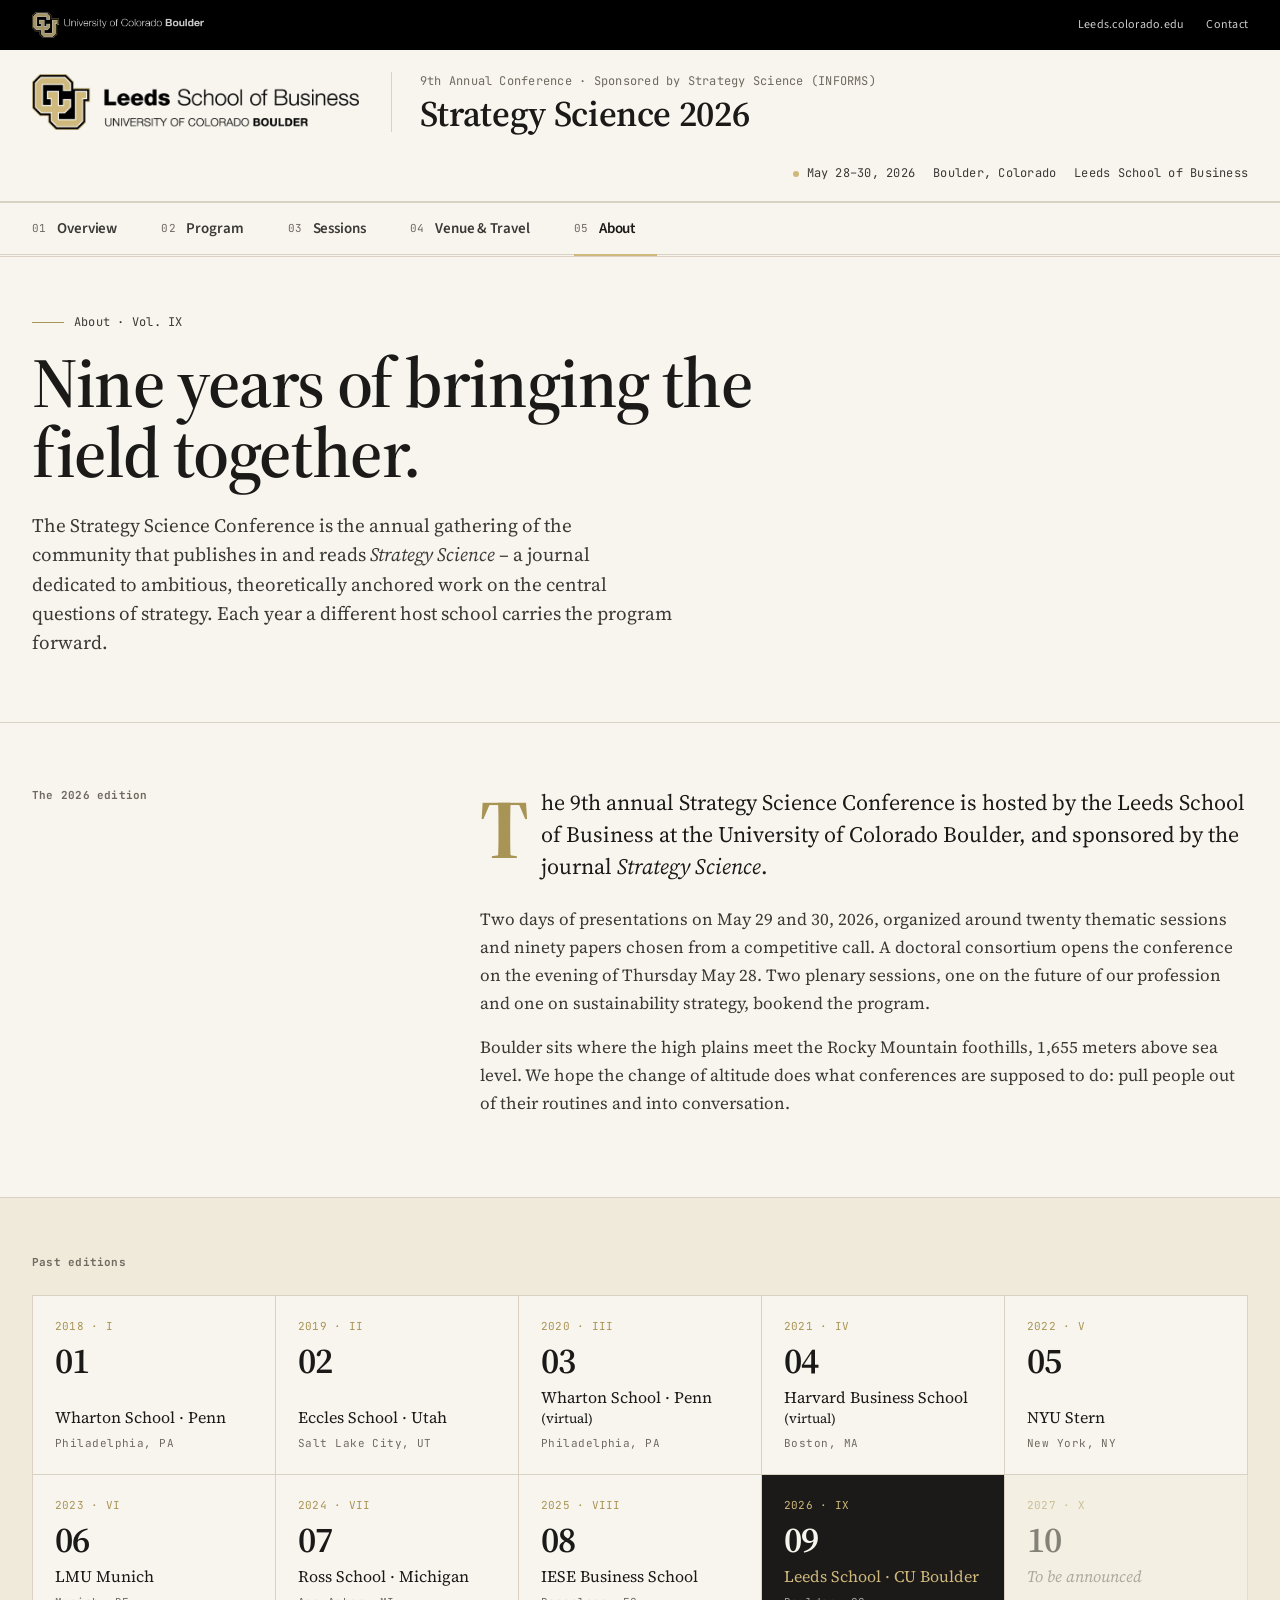
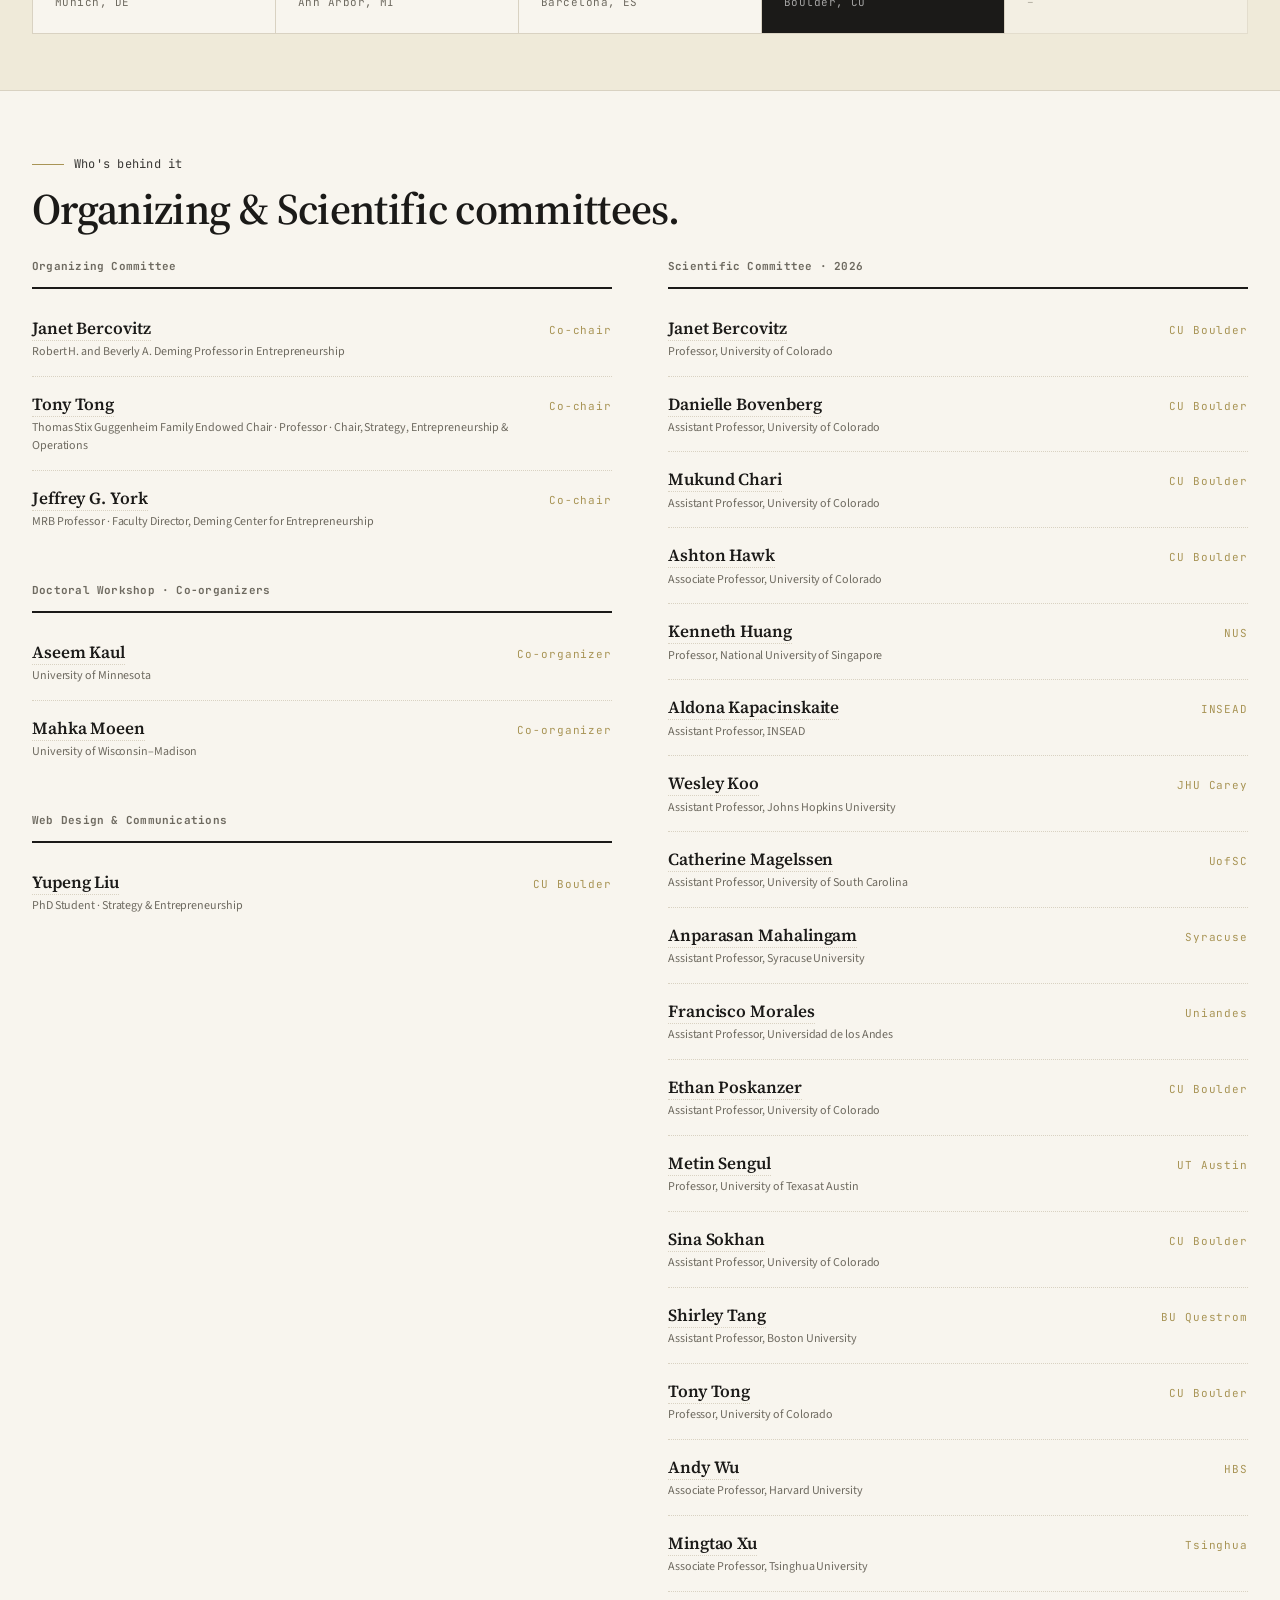
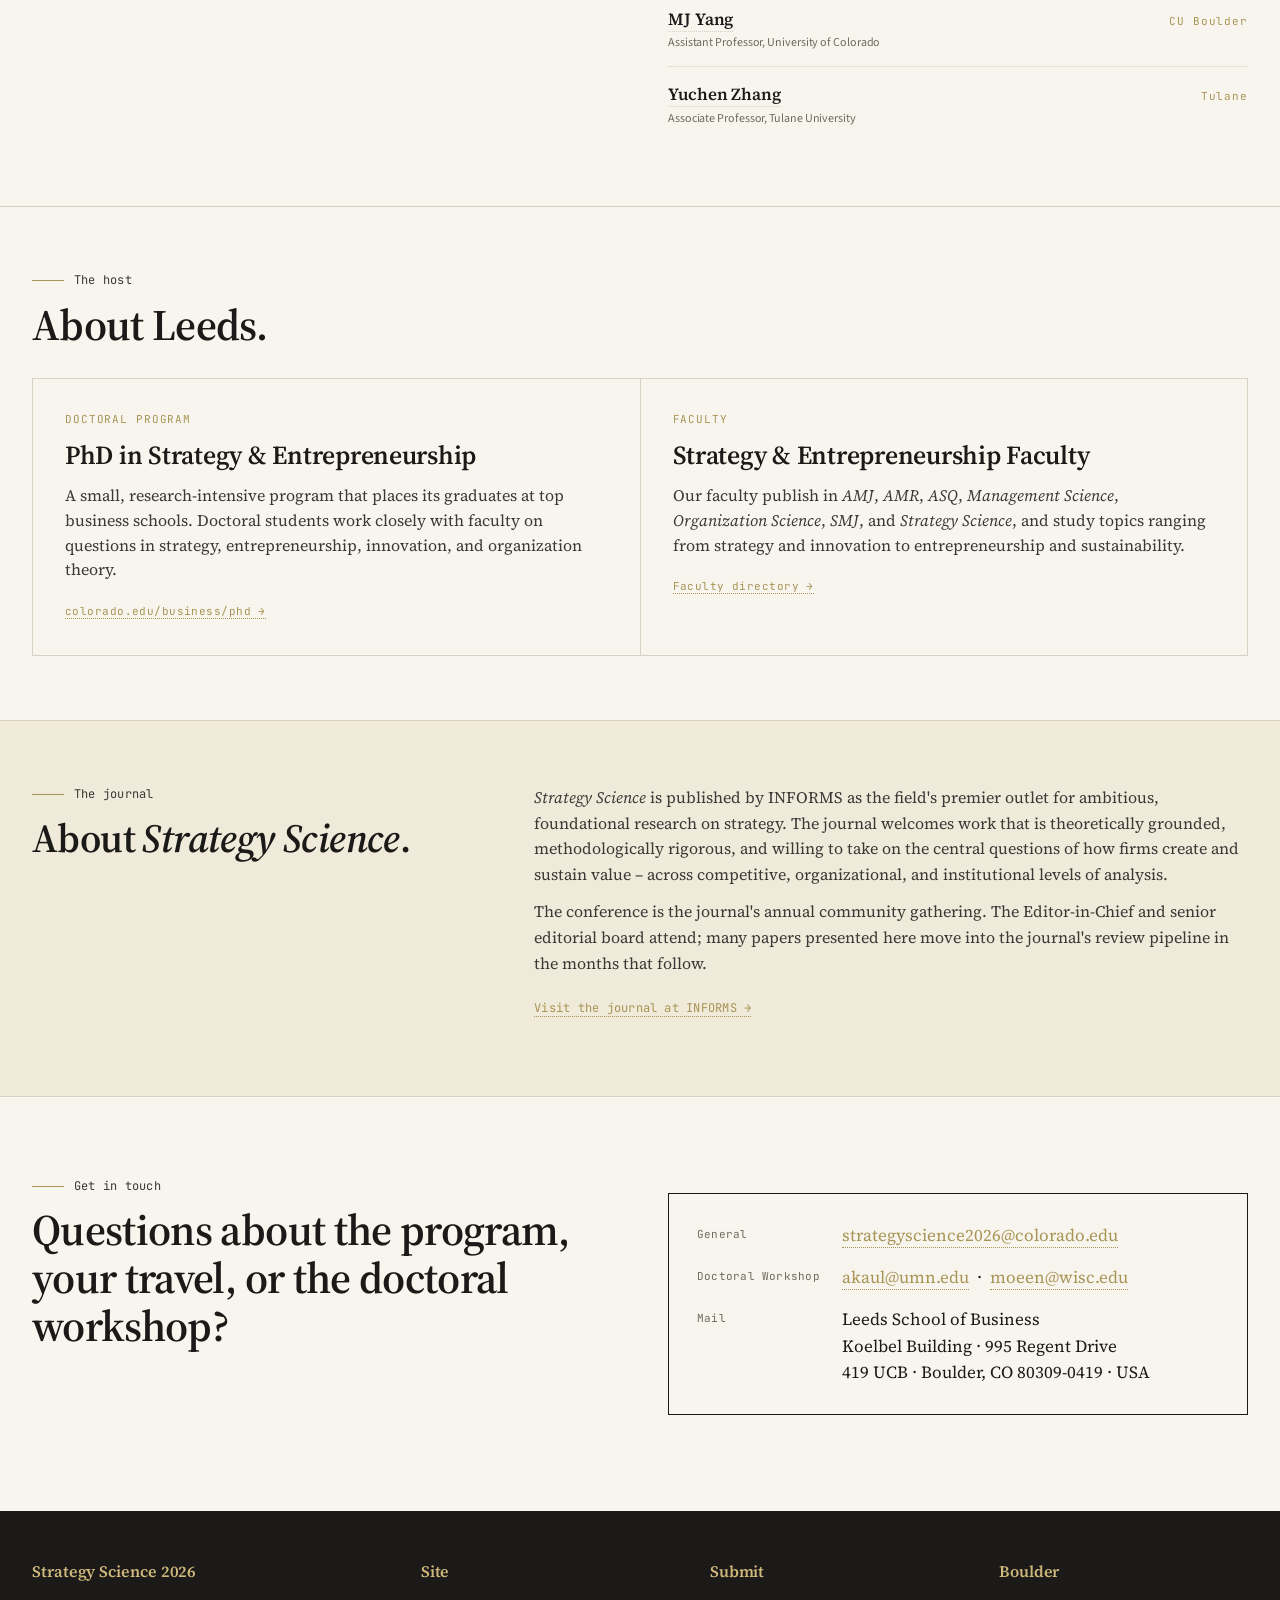
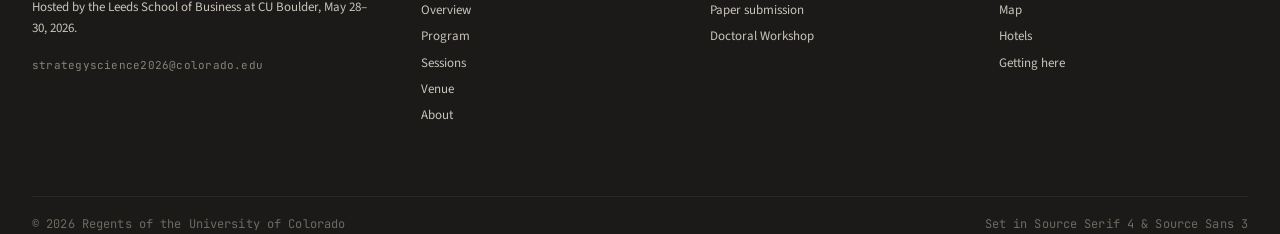
==== deploy/about.html @ 9d83774f "Adding missing assets" ====
<!DOCTYPE html>
<html lang="en">
<head>
<meta charset="UTF-8" />
<meta name="viewport" content="width=device-width, initial-scale=1.0" />
<title>About – Strategy Science 2026</title>
<link rel="preconnect" href="https://fonts.googleapis.com" />
<link rel="preconnect" href="https://fonts.gstatic.com" crossorigin />
<link href="https://fonts.googleapis.com/css2?family=Source+Serif+4:opsz,wght@8..60,400;8..60,500;8..60,600;8..60,700&family=Source+Sans+3:wght@400;500;600;700&family=JetBrains+Mono:wght@400;500&display=swap" rel="stylesheet" />
<link rel="stylesheet" href="assets/site.css" />
<style>
  .ab-hero {
    border-bottom: 1px solid var(--rule);
    padding: 56px 0 64px;
  }
  .ab-hero h2 {
    font-family: var(--serif); font-weight: 600; font-size: clamp(40px, 5.5vw, 72px);
    line-height: 1.0; letter-spacing: -0.02em; margin: 16px 0 0; max-width: 22ch;
  }
  .ab-hero .lede { font-family: var(--serif); font-size: 19px; line-height: 1.55; color: var(--ink-2); margin: 22px 0 0; max-width: 64ch; }

  .ab-cols {
    padding: 64px 0;
    border-bottom: 1px solid var(--rule);
  }
  .ab-cols .grid { display: grid; grid-template-columns: 1fr 2fr; gap: 64px; align-items: start; }
  @media (max-width: 900px) { .ab-cols .grid { grid-template-columns: 1fr; gap: 32px; } }
  .ab-cols h3 {
    font-family: var(--mono); font-size: 11px; letter-spacing: 0.02em; color: var(--ink-3);
    margin: 0 0 14px;
  }
  .ab-cols p { font-family: var(--serif); font-size: 17px; line-height: 1.65; color: var(--ink-2); margin: 0 0 16px; }
  .ab-cols p.lede { font-size: 22px; line-height: 1.45; color: var(--ink); margin-bottom: 22px; }
  .ab-cols p.lede:first-letter {
    font-family: var(--serif); font-weight: 700; font-size: 84px; line-height: 0.85;
    float: left; padding: 6px 12px 0 0; color: var(--gold-deep);
  }

  .past {
    padding: 56px 0;
    border-bottom: 1px solid var(--rule);
    background: var(--paper-2);
  }
  .past h3 {
    font-family: var(--mono); font-size: 11px; letter-spacing: 0.02em; color: var(--ink-3);
    margin: 0 0 24px;
  }
  .editions {
    display: grid; grid-template-columns: repeat(5, 1fr); gap: 0;
    border-top: 1px solid var(--rule); border-left: 1px solid var(--rule);
  }
  @media (max-width: 1000px) { .editions { grid-template-columns: repeat(3, 1fr); } }
  @media (max-width: 700px) { .editions { grid-template-columns: repeat(2, 1fr); } }
  .ed {
    border-right: 1px solid var(--rule); border-bottom: 1px solid var(--rule);
    padding: 22px; min-height: 140px; background: var(--paper);
    display: flex; flex-direction: column; gap: 8px;
  }
  .ed.current { background: var(--ink); color: var(--paper); }
  .ed.current .yr, .ed.current .host { color: var(--gold); }
  .ed .yr { font-family: var(--mono); font-size: 11px; letter-spacing: 0.02em; color: var(--gold-deep); }
  .ed .ed-no { font-family: var(--serif); font-size: 36px; font-weight: 600; letter-spacing: -0.02em; line-height: 1; }
  .ed .host { font-family: var(--serif); font-size: 16px; line-height: 1.25; margin-top: auto; }
  .ed .place { font-family: var(--mono); font-size: 11px; color: var(--ink-3); letter-spacing: .04em; }
  .ed.current .place { color: rgba(255,255,255,0.6); }

  /* Committee */
  .committee {
    padding: 64px 0;
    border-bottom: 1px solid var(--rule);
  }
  .committee h2 {
    font-family: var(--serif); font-weight: 600; font-size: clamp(28px, 3.4vw, 44px); margin: 12px 0 24px; letter-spacing: -0.015em; line-height: 1.1;
  }
  .com-grid {
    display: grid; grid-template-columns: 1fr 1fr; gap: 56px;
  }
  @media (max-width: 900px) { .com-grid { grid-template-columns: 1fr; gap: 32px; } }
  .com-block h3 {
    font-family: var(--mono); font-size: 11px; letter-spacing: 0.02em; color: var(--ink-3);
    margin: 0 0 12px; padding-bottom: 12px; border-bottom: 2px solid var(--ink);
  }
  .com-list { list-style: none; padding: 0; margin: 0; }
  .com-list li {
    padding: 14px 0; border-bottom: 1px dotted var(--rule);
    display: grid; grid-template-columns: 1fr auto; gap: 14px; align-items: baseline;
  }
  .com-list li:last-child { border-bottom: 0; }
  .com-list .nm { font-family: var(--serif); font-size: 17px; font-weight: 600; letter-spacing: -0.005em; }
  .com-list .nm a { color: inherit; text-decoration: none; border-bottom: 1px dotted var(--rule); transition: border-color .15s ease, color .15s ease; }
  .com-list .nm a:hover { color: var(--gold-deep); border-bottom-color: var(--gold-deep); }
  .com-list .nm small { display:block; font-family: var(--sans); font-size: 12px; color: var(--ink-3); margin-top: 2px; font-weight: 400; }
  .com-list .role { font-family: var(--mono); font-size: 11px; color: var(--gold-deep); letter-spacing: .08em; text-align: right; }

  /* Editorial board */
  .editors {
    padding: 64px 0;
    border-bottom: 1px solid var(--rule);
    background: var(--paper-2);
  }
  .editors .grid { display: grid; grid-template-columns: 1fr 1.6fr; gap: 56px; align-items: start; }
  @media (max-width: 900px) { .editors .grid { grid-template-columns: 1fr; gap: 32px; } }
  .editors h2 { font-family: var(--serif); font-weight: 600; font-size: clamp(28px, 3.4vw, 40px); margin: 12px 0 14px; letter-spacing: -0.015em; line-height: 1.1; }
  .editors p { font-family: var(--serif); font-size: 16px; line-height: 1.6; color: var(--ink-2); margin: 0 0 12px; }

  /* Contact */
  .contact {
    padding: 80px 0;
  }
  .contact .grid { display: grid; grid-template-columns: 1fr 1fr; gap: 56px; align-items: start; }
  @media (max-width: 800px) { .contact .grid { grid-template-columns: 1fr; gap: 32px; } }
  .contact h2 { font-family: var(--serif); font-weight: 600; font-size: clamp(28px, 3.4vw, 44px); margin: 12px 0 14px; letter-spacing: -0.015em; line-height: 1.1; }
  .contact .ct {
    border: 1px solid var(--ink); padding: 28px;
    display: grid; grid-template-columns: max-content 1fr; column-gap: 22px; row-gap: 16px;
  }
  .contact .ct dt { font-family: var(--mono); font-size: 11px; letter-spacing: 0.02em; color: var(--ink-3); padding-top: 4px; }
  .contact .ct dd { margin: 0; font-family: var(--serif); font-size: 17px; }
  .contact .ct dd a { border-bottom: 1px dotted; color: var(--gold-deep); }
</style>
</head>
<body>

<div class="cu-bar"><div class="row"><div class="brand"><a href="https://www.colorado.edu/" target="_blank" rel="noopener" class="cu-logo"><img src="assets/cu-boulder-lockup-rev.png" alt="University of Colorado Boulder" /></a></div><nav><a href="https://www.colorado.edu/business/" target="_blank" rel="noopener">Leeds.colorado.edu</a><a href="mailto:strategyscience2026@colorado.edu">Contact</a></nav></div></div>
<header class="site-header">
  <div class="row">
    <a href="https://www.colorado.edu/business/" target="_blank" rel="noopener" class="leeds-mark"><img src="assets/leeds-lockup.png" alt="Leeds School of Business – University of Colorado Boulder" /></a>
    <div class="lockup"><div class="eyebrow">9th Annual Conference · Sponsored by Strategy Science (INFORMS)</div><h1><a href="index.html">Strategy Science 2026</a></h1></div><div class="meta"><span><span class="dot"></span> May 28–30, 2026</span><span>Boulder, Colorado</span><span>Leeds School of Business</span></div></div></header>
<nav class="primary-nav"><div class="row"><a href="index.html"><span class="num">01</span> Overview</a><a href="program.html"><span class="num">02</span> Program</a><a href="sessions.html"><span class="num">03</span> Sessions</a><a href="venue.html"><span class="num">04</span> Venue &amp; Travel</a><a href="about.html" aria-current="page"><span class="num">05</span> About</a></div></nav>

<section class="ab-hero">
  <div class="container">
    <div class="kicker">About · Vol. IX</div>
    <h2>Nine years of bringing the field together.</h2>
    <p class="lede">The Strategy Science Conference is the annual gathering of the community that publishes in and reads <em>Strategy Science</em> – a journal dedicated to ambitious, theoretically anchored work on the central questions of strategy. Each year a different host school carries the program forward.</p>
  </div>
</section>

<section class="ab-cols">
  <div class="container">
    <div class="grid">
      <div>
        <h3>The 2026 edition</h3>
      </div>
      <div>
        <p class="lede">The 9th annual Strategy Science Conference is hosted by the Leeds School of Business at the University of Colorado Boulder, and sponsored by the journal <em>Strategy Science</em>.</p>
        <p>Two days of presentations on May 29 and 30, 2026, organized around twenty thematic sessions and ninety papers chosen from a competitive call. A doctoral consortium opens the conference on the evening of Thursday May 28. Two plenary sessions, one on the future of our profession and one on sustainability strategy, bookend the program.</p>
        <p>Boulder sits where the high plains meet the Rocky Mountain foothills, 1,655 meters above sea level. We hope the change of altitude does what conferences are supposed to do: pull people out of their routines and into conversation.</p>
      </div>
    </div>
  </div>
</section>

<section class="past">
  <div class="container">
    <h3>Past editions</h3>
    <div class="editions">
      <div class="ed"><span class="yr">2018 · I</span><span class="ed-no">01</span><span class="host">Wharton School · Penn</span><span class="place">Philadelphia, PA</span></div>
      <div class="ed"><span class="yr">2019 · II</span><span class="ed-no">02</span><span class="host">Eccles School · Utah</span><span class="place">Salt Lake City, UT</span></div>
      <div class="ed"><span class="yr">2020 · III</span><span class="ed-no">03</span><span class="host">Wharton School · Penn <small>(virtual)</small></span><span class="place">Philadelphia, PA</span></div>
      <div class="ed"><span class="yr">2021 · IV</span><span class="ed-no">04</span><span class="host">Harvard Business School <small>(virtual)</small></span><span class="place">Boston, MA</span></div>
      <div class="ed"><span class="yr">2022 · V</span><span class="ed-no">05</span><span class="host">NYU Stern</span><span class="place">New York, NY</span></div>
      <div class="ed"><span class="yr">2023 · VI</span><span class="ed-no">06</span><span class="host">LMU Munich</span><span class="place">Munich, DE</span></div>
      <div class="ed"><span class="yr">2024 · VII</span><span class="ed-no">07</span><span class="host">Ross School · Michigan</span><span class="place">Ann Arbor, MI</span></div>
      <div class="ed"><span class="yr">2025 · VIII</span><span class="ed-no">08</span><span class="host">IESE Business School</span><span class="place">Barcelona, ES</span></div>
      <div class="ed current"><span class="yr">2026 · IX</span><span class="ed-no">09</span><span class="host">Leeds School · CU Boulder</span><span class="place">Boulder, CO</span></div>
      <div class="ed" style="opacity:.5;"><span class="yr">2027 · X</span><span class="ed-no">10</span><span class="host" style="font-style:italic;color:var(--ink-3);">To be announced</span><span class="place">–</span></div>
    </div>
  </div>
</section>

<section class="committee">
  <div class="container">
    <div class="kicker">Who's behind it</div>
    <h2>Organizing &amp; Scientific committees.</h2>
    <div class="com-grid">
      <div class="com-block">
        <h3>Organizing Committee</h3>
        <ul class="com-list">
          <li><span class="nm"><a href="https://www.colorado.edu/business/leeds-directory/faculty/janet-bercovitz" target="_blank" rel="noopener">Janet Bercovitz</a><small>Robert H. and Beverly A. Deming Professor in Entrepreneurship</small></span><span class="role">Co-chair</span></li>
          <li><span class="nm"><a href="https://www.colorado.edu/business/leeds-directory/faculty/tony-tong" target="_blank" rel="noopener">Tony Tong</a><small>Thomas Stix Guggenheim Family Endowed Chair · Professor · Chair, Strategy, Entrepreneurship &amp; Operations</small></span><span class="role">Co-chair</span></li>
          <li><span class="nm"><a href="https://www.colorado.edu/business/leeds-directory/faculty/jeffrey-g-york" target="_blank" rel="noopener">Jeffrey G. York</a><small>MRB Professor · Faculty Director, Deming Center for Entrepreneurship</small></span><span class="role">Co-chair</span></li>
        </ul>
        <h3 style="margin-top:36px;">Doctoral Workshop · Co-organizers</h3>
        <ul class="com-list">
          <li><span class="nm"><a href="https://carlsonschool.umn.edu/faculty/aseem-kaul" target="_blank" rel="noopener">Aseem Kaul</a><small>University of Minnesota</small></span><span class="role">Co-organizer</span></li>
          <li><span class="nm"><a href="https://business.wisc.edu/directory/profile/mahka-moeen/" target="_blank" rel="noopener">Mahka Moeen</a><small>University of Wisconsin–Madison</small></span><span class="role">Co-organizer</span></li>
        </ul>
        <h3 style="margin-top:36px;">Web Design &amp; Communications</h3>
        <ul class="com-list">
          <li><span class="nm"><a href="https://www.colorado.edu/business/leeds-directory/yupeng-liu" target="_blank" rel="noopener">Yupeng Liu</a><small>PhD Student · Strategy &amp; Entrepreneurship</small></span><span class="role">CU Boulder</span></li>
        </ul>
      </div>
      <div class="com-block">
        <h3>Scientific Committee · 2026</h3>
        <ul class="com-list">
          <li><span class="nm"><a href="https://www.colorado.edu/business/leeds-directory/faculty/janet-bercovitz" target="_blank" rel="noopener">Janet Bercovitz</a><small>Professor, University of Colorado</small></span><span class="role">CU Boulder</span></li>
          <li><span class="nm"><a href="https://www.colorado.edu/business/leeds-directory/faculty/danielle-bovenberg" target="_blank" rel="noopener">Danielle Bovenberg</a><small>Assistant Professor, University of Colorado</small></span><span class="role">CU Boulder</span></li>
          <li><span class="nm"><a href="https://www.colorado.edu/business/leeds-directory/faculty/mukund-chari" target="_blank" rel="noopener">Mukund Chari</a><small>Assistant Professor, University of Colorado</small></span><span class="role">CU Boulder</span></li>
          <li><span class="nm"><a href="https://www.colorado.edu/business/leeds-directory/faculty/ashton-hawk" target="_blank" rel="noopener">Ashton Hawk</a><small>Associate Professor, University of Colorado</small></span><span class="role">CU Boulder</span></li>
          <li><span class="nm"><a href="https://discovery.nus.edu.sg/7073-kenneth-guanglih-huang" target="_blank" rel="noopener">Kenneth Huang</a><small>Professor, National University of Singapore</small></span><span class="role">NUS</span></li>
          <li><span class="nm"><a href="https://www.insead.edu/faculty/aldona-kapacinskaite" target="_blank" rel="noopener">Aldona Kapacinskaite</a><small>Assistant Professor, INSEAD</small></span><span class="role">INSEAD</span></li>
          <li><span class="nm"><a href="https://carey.jhu.edu/faculty/faculty-directory/wesley-w-koo-phd" target="_blank" rel="noopener">Wesley Koo</a><small>Assistant Professor, Johns Hopkins University</small></span><span class="role">JHU Carey</span></li>
          <li><span class="nm"><a href="https://sc.edu/study/colleges_schools/moore/directory/magelssen_catherine.php" target="_blank" rel="noopener">Catherine Magelssen</a><small>Assistant Professor, University of South Carolina</small></span><span class="role">UofSC</span></li>
          <li><span class="nm"><a href="https://whitman.syracuse.edu/faculty-and-research/faculty-staff-directory/amahalin" target="_blank" rel="noopener">Anparasan Mahalingam</a><small>Assistant Professor, Syracuse University</small></span><span class="role">Syracuse</span></li>
          <li><span class="nm"><a href="https://investigadores.uandes.cl/en/persons/francisco-javier-morales-flores/" target="_blank" rel="noopener">Francisco Morales</a><small>Assistant Professor, Universidad de los Andes</small></span><span class="role">Uniandes</span></li>
          <li><span class="nm"><a href="https://www.colorado.edu/business/leeds-directory/faculty/ethan-poskanzer" target="_blank" rel="noopener">Ethan Poskanzer</a><small>Assistant Professor, University of Colorado</small></span><span class="role">CU Boulder</span></li>
          <li><span class="nm"><a href="https://www.mccombs.utexas.edu/faculty-and-research/faculty-directory/profile/?username=ms95944" target="_blank" rel="noopener">Metin Sengul</a><small>Professor, University of Texas at Austin</small></span><span class="role">UT Austin</span></li>
          <li><span class="nm"><a href="https://www.colorado.edu/business/leeds-directory/faculty/sina-k-sokhan" target="_blank" rel="noopener">Sina Sokhan</a><small>Assistant Professor, University of Colorado</small></span><span class="role">CU Boulder</span></li>
          <li><span class="nm"><a href="https://www.bu.edu/questrom/profiles/shirley-tang/" target="_blank" rel="noopener">Shirley Tang</a><small>Assistant Professor, Boston University</small></span><span class="role">BU Questrom</span></li>
          <li><span class="nm"><a href="https://www.colorado.edu/business/leeds-directory/faculty/tony-tong" target="_blank" rel="noopener">Tony Tong</a><small>Professor, University of Colorado</small></span><span class="role">CU Boulder</span></li>
          <li><span class="nm"><a href="https://www.hbs.edu/faculty/Pages/profile.aspx?facId=871877" target="_blank" rel="noopener">Andy Wu</a><small>Associate Professor, Harvard University</small></span><span class="role">HBS</span></li>
          <li><span class="nm"><a href="https://www.sem.tsinghua.edu.cn/en/info/1217/7246.htm" target="_blank" rel="noopener">Mingtao Xu</a><small>Associate Professor, Tsinghua University</small></span><span class="role">Tsinghua</span></li>
          <li><span class="nm"><a href="https://www.colorado.edu/business/leeds-directory/faculty/mj-yang" target="_blank" rel="noopener">MJ Yang</a><small>Assistant Professor, University of Colorado</small></span><span class="role">CU Boulder</span></li>
          <li><span class="nm"><a href="https://freeman.tulane.edu/node/497" target="_blank" rel="noopener">Yuchen Zhang</a><small>Associate Professor, Tulane University</small></span><span class="role">Tulane</span></li>
        </ul>
      </div>
    </div>
  </div>
</section>

<section class="leeds-host" style="padding: 64px 0; border-bottom: 1px solid var(--rule);">
  <div class="container">
    <div class="kicker">The host</div>
    <h2 style="font-family: var(--serif); font-weight: 600; font-size: clamp(28px, 3.4vw, 44px); margin: 12px 0 28px; letter-spacing: -0.015em; line-height: 1.1;">About Leeds.</h2>
    <div style="display: grid; grid-template-columns: 1fr 1fr; gap: 0; border-top: 1px solid var(--rule); border-left: 1px solid var(--rule);">
      <a href="https://www.colorado.edu/business/phd/phd-strategy-and-entrepreneurship" target="_blank" rel="noopener" style="display: block; padding: 32px; border-right: 1px solid var(--rule); border-bottom: 1px solid var(--rule); background: var(--paper); text-decoration: none; color: inherit;">
        <div style="font-family: var(--mono); font-size: 11px; letter-spacing: .08em; color: var(--gold-deep); margin-bottom: 12px;">DOCTORAL PROGRAM</div>
        <h3 style="font-family: var(--serif); font-weight: 600; font-size: 26px; line-height: 1.2; letter-spacing: -0.01em; margin: 0 0 12px;">PhD in Strategy &amp; Entrepreneurship</h3>
        <p style="font-family: var(--serif); font-size: 16px; line-height: 1.55; color: var(--ink-2); margin: 0 0 16px;">A small, research-intensive program that places its graduates at top business schools. Doctoral students work closely with faculty on questions in strategy, entrepreneurship, innovation, and organization theory.</p>
        <span style="font-family: var(--mono); font-size: 11px; letter-spacing: .04em; color: var(--gold-deep); border-bottom: 1px dotted;">colorado.edu/business/phd →</span>
      </a>
      <a href="https://www.colorado.edu/business/faculty-research/directory/strategy-entrepreneurship-and-operations-faculty/strategy-and" target="_blank" rel="noopener" style="display: block; padding: 32px; border-right: 1px solid var(--rule); border-bottom: 1px solid var(--rule); background: var(--paper); text-decoration: none; color: inherit;">
        <div style="font-family: var(--mono); font-size: 11px; letter-spacing: .08em; color: var(--gold-deep); margin-bottom: 12px;">FACULTY</div>
        <h3 style="font-family: var(--serif); font-weight: 600; font-size: 26px; line-height: 1.2; letter-spacing: -0.01em; margin: 0 0 12px;">Strategy &amp; Entrepreneurship Faculty</h3>
        <p style="font-family: var(--serif); font-size: 16px; line-height: 1.55; color: var(--ink-2); margin: 0 0 16px;">Our faculty publish in <em>AMJ</em>, <em>AMR</em>, <em>ASQ</em>, <em>Management Science</em>, <em>Organization Science</em>, <em>SMJ</em>, and <em>Strategy Science</em>, and study topics ranging from strategy and innovation to entrepreneurship and sustainability.</p>
        <span style="font-family: var(--mono); font-size: 11px; letter-spacing: .04em; color: var(--gold-deep); border-bottom: 1px dotted;">Faculty directory →</span>
      </a>
    </div>
  </div>
</section>

<section class="editors">
  <div class="container">
    <div class="grid">
      <div>
        <div class="kicker">The journal</div>
        <h2>About <em>Strategy Science</em>.</h2>
      </div>
      <div>
        <p><em>Strategy Science</em> is published by INFORMS as the field's premier outlet for ambitious, foundational research on strategy. The journal welcomes work that is theoretically grounded, methodologically rigorous, and willing to take on the central questions of how firms create and sustain value – across competitive, organizational, and institutional levels of analysis.</p>
        <p>The conference is the journal's annual community gathering. The Editor-in-Chief and senior editorial board attend; many papers presented here move into the journal's review pipeline in the months that follow.</p>
        <p style="margin-top: 18px;"><a href="https://pubsonline.informs.org/journal/stsc" target="_blank" rel="noopener" style="border-bottom: 1px dotted; color: var(--gold-deep); font-family: var(--mono); font-size: 12px; letter-spacing: 0.02em;">Visit the journal at INFORMS →</a></p>
      </div>
    </div>
  </div>
</section>

<section class="contact">
  <div class="container">
    <div class="grid">
      <div>
        <div class="kicker">Get in touch</div>
        <h2>Questions about the program, your travel, or the doctoral workshop?</h2>
        
      </div>
      <dl class="ct">
        <dt>General</dt>
        <dd><a href="mailto:strategyscience2026@colorado.edu">strategyscience2026@colorado.edu</a></dd>
        <dt>Doctoral Workshop</dt>
        <dd><a href="mailto:akaul@umn.edu">akaul@umn.edu</a> &nbsp;·&nbsp; <a href="mailto:moeen@wisc.edu">moeen@wisc.edu</a></dd>
        <dt>Mail</dt>
        <dd>Leeds School of Business<br/>Koelbel Building · 995 Regent Drive<br/>419 UCB · Boulder, CO 80309-0419 · USA</dd>
      </dl>
    </div>
  </div>
</section>

<footer class="site-footer">
  <div class="row">
    <div><h4>Strategy Science 2026</h4><p style="margin:0;line-height:1.6;color:#C8C4BA;font-size:13px;">Hosted by the Leeds School of Business at CU Boulder, May 28–30, 2026.</p><p style="margin:18px 0 0;font-family:var(--mono);font-size:11px;letter-spacing: 0.02em;color:#888377;">strategyscience2026@colorado.edu</p></div>
    <div><h4>Site</h4><a href="index.html">Overview</a><a href="program.html">Program</a><a href="sessions.html">Sessions</a><a href="venue.html">Venue</a><a href="about.html">About</a></div>
    <div><h4>Submit</h4><a href="https://leeds.qualtrics.com/jfe/form/SV_2to934N37sCU7pc" target="_blank" rel="noopener">Paper submission</a><a href="https://leeds.qualtrics.com/jfe/form/SV_8ui891OL9bMyaFM" target="_blank" rel="noopener">Doctoral Workshop</a></div>
    <div><h4>Boulder</h4><a href="https://maps.app.goo.gl/HCq3mvZSEbhsxrTs7" target="_blank" rel="noopener">Map</a><a href="venue.html#hotels">Hotels</a><a href="venue.html#travel">Getting here</a></div>
  </div>
  <div class="container"><div class="credit"><span>© 2026 Regents of the University of Colorado</span><span>Set in Source Serif 4 &amp; Source Sans 3</span></div></div>
</footer>

</body>
</html>
---- deploy/assets/site.css ----
/* Strategy Science 2026 – CU Boulder Leeds
   Editorial / academic. Warm paper, ink, CU gold accent. */

:root {
  --paper: #F8F5EE;
  --paper-2: #EFEAD9;
  --ink: #1B1A18;
  --ink-2: #3A3936;
  --ink-3: #6E6A60;
  --rule: #D9D2C2;
  --rule-soft: #E8E2D2;
  --gold: #CFB87C;
  --gold-deep: #A89455;
  --black: #000000;
  --serif: "Source Serif 4", "Source Serif Pro", "Iowan Old Style", Georgia, serif;
  --sans: "Source Sans 3", "Source Sans Pro", -apple-system, BlinkMacSystemFont, "Segoe UI", system-ui, sans-serif;
  --mono: "JetBrains Mono", ui-monospace, "SF Mono", Menlo, monospace;
  --shadow: 0 1px 0 var(--rule);
}

* { box-sizing: border-box; }

html, body { margin: 0; padding: 0; }
body {
  font-family: var(--sans);
  color: var(--ink);
  background: var(--paper);
  font-size: 16px;
  line-height: 1.55;
  font-feature-settings: "ss01", "kern";
  -webkit-font-smoothing: antialiased;
  text-rendering: optimizeLegibility;
}

a { color: inherit; text-decoration: none; }
a:hover { color: var(--gold-deep); }

/* ––– Top utility bar (CU-style black) ––– */
.cu-bar {
  background: #000;
  color: #fff;
  font-family: var(--sans);
  font-size: 12px;
  letter-spacing: 0.02em;
}
.cu-bar .row {
  max-width: 1440px;
  margin: 0 auto;
  padding: 12px 32px;
  display: flex;
  align-items: center;
  justify-content: space-between;
  gap: 24px;
}
.cu-bar .brand { display: flex; align-items: center; gap: 14px; font-size: 13px; }
.cu-bar a { color: #fff; opacity: 0.8; }
.cu-bar a:hover { opacity: 1; color: var(--gold); }
.cu-bar .brand .cu-logo { display: inline-flex; align-items: center; }
.cu-bar .brand .cu-logo img { height: 26px; width: auto; display: block; }

/* Leeds lockup in main site header */
.site-header .leeds-mark { display: inline-flex; align-items: center; flex-shrink: 0; }
.site-header .leeds-mark img { height: 56px; width: auto; display: block; }
@media (max-width: 700px) { .site-header .leeds-mark img { height: 44px; } }
.cu-bar nav { display: flex; gap: 22px; font-size: 12px; }

/* ––– Site header ––– */
.site-header {
  border-bottom: 1px solid var(--rule);
  background: var(--paper);
}
.site-header .row {
  max-width: 1440px;
  margin: 0 auto;
  padding: 22px 32px 18px;
  display: flex;
  align-items: center;
  justify-content: flex-start;
  gap: 32px;
  flex-wrap: wrap;
}
.site-header .lockup {
  display: flex; flex-direction: column; gap: 4px;
  padding-left: 28px; border-left: 1px solid var(--rule);
}
.site-header .eyebrow {
  font-family: var(--mono);
  font-size: 12px;
  letter-spacing: 0.02em;
  color: var(--ink-3);
}
.site-header h1 {
  font-family: var(--serif);
  font-weight: 600;
  font-size: clamp(28px, 3vw, 36px);
  line-height: 1.05;
  letter-spacing: -0.01em;
  margin: 0;
}
.site-header h1 a:hover { color: inherit; }
.site-header .meta {
  font-family: var(--mono);
  font-size: 12px;
  letter-spacing: 0.02em;
  color: var(--ink-2);
  display: flex;
  gap: 18px;
  align-items: center;
  flex-wrap: wrap;
  margin-left: auto;
}
.site-header .meta .dot { width: 6px; height: 6px; background: var(--gold); border-radius: 50%; display: inline-block; }

.primary-nav {
  border-top: 1px solid var(--rule);
  border-bottom: 3px double var(--rule);
  background: var(--paper);
}
.primary-nav .row {
  max-width: 1280px;
  margin: 0 auto;
  padding: 0 32px;
  display: flex;
  gap: 0;
}
.primary-nav a {
  font-family: var(--sans);
  font-size: 15px;
  letter-spacing: -0.005em;
  font-weight: 600;
  color: var(--ink-2);
  padding: 14px 22px 14px 0;
  margin-right: 22px;
  display: inline-flex;
  align-items: center;
  gap: 10px;
  border-bottom: 2px solid transparent;
  margin-bottom: -2px;
  transition: color .15s ease;
}
.primary-nav a:hover { color: var(--ink); }
.primary-nav a[aria-current="page"] {
  color: var(--ink);
  border-bottom-color: var(--gold);
}
.primary-nav a .num {
  font-family: var(--mono);
  font-size: 11px;
  color: var(--ink-3);
  letter-spacing: 0.04em;
  font-weight: 400;
}

/* ––– Layout containers ––– */
.container {
  max-width: 1280px;
  margin: 0 auto;
  padding: 0 32px;
}
.narrow {
  max-width: 880px;
  margin: 0 auto;
  padding: 0 32px;
}

/* ––– Footer ––– */
.site-footer {
  margin-top: 0;
  border-top: 0;
  background: var(--ink);
  color: #C8C4BA;
  font-size: 13px;
}
.site-footer .row {
  max-width: 1280px;
  margin: 0 auto;
  padding: 48px 32px 36px;
  display: grid;
  grid-template-columns: 1.4fr 1fr 1fr 1fr;
  gap: 40px;
}
.site-footer h4 {
  font-family: var(--serif);
  font-size: 16px;
  letter-spacing: -0.005em;
  font-weight: 600;
  color: var(--gold);
  margin: 0 0 14px;
}
.site-footer a { color: #C8C4BA; display: block; padding: 3px 0; }
.site-footer a:hover { color: #fff; }
.site-footer .credit {
  border-top: 1px solid #2A2825;
  margin-top: 32px;
  padding: 18px 0 0;
  font-family: var(--mono);
  font-size: 12px;
  letter-spacing: 0.01em;
  color: #6E6A60;
  display: flex; justify-content: space-between; flex-wrap: wrap; gap: 12px;
}
@media (max-width: 800px) {
  .site-footer .row { grid-template-columns: 1fr 1fr; }
}

/* ––– Buttons ––– */
.btn {
  display: inline-flex;
  align-items: center;
  gap: 10px;
  padding: 13px 22px;
  font-family: var(--sans);
  font-size: 14px;
  letter-spacing: -0.005em;
  font-weight: 600;
  border: 1px solid var(--ink);
  background: var(--ink);
  color: var(--paper);
  cursor: pointer;
  transition: all .15s ease;
}
.btn:hover { background: var(--gold-deep); border-color: var(--gold-deep); color: #fff; }
.btn.ghost { background: transparent; color: var(--ink); }
.btn.ghost:hover { background: var(--ink); color: var(--paper); }
.btn .arr { font-family: var(--mono); }

/* ––– Type helpers ––– */
.eyebrow {
  font-family: var(--mono);
  font-size: 12px;
  letter-spacing: 0.02em;
  color: var(--ink-3);
}
.kicker {
  font-family: var(--mono);
  font-size: 12px;
  letter-spacing: 0.02em;
  color: var(--ink-2);
  display: flex;
  align-items: center;
  gap: 10px;
}
.kicker::before {
  content: "";
  width: 32px; height: 1px; background: var(--gold-deep);
}
h2.section-title {
  font-family: var(--serif);
  font-weight: 600;
  font-size: clamp(28px, 3.4vw, 44px);
  line-height: 1.1;
  letter-spacing: -0.015em;
  margin: 12px 0 18px;
}
h3.sub-title {
  font-family: var(--serif);
  font-weight: 600;
  font-size: 22px;
  line-height: 1.2;
  margin: 0 0 8px;
}

/* ––– Print ––– */
@media print {
  .cu-bar, .primary-nav, .site-footer, .program-controls, .no-print { display: none !important; }
  body { background: #fff; color: #000; }
  .site-header { border-bottom: 1.5pt solid #000; }
  a { color: #000; text-decoration: none; }
  .program-grid { page-break-inside: avoid; }
  .session-card { break-inside: avoid; }
}
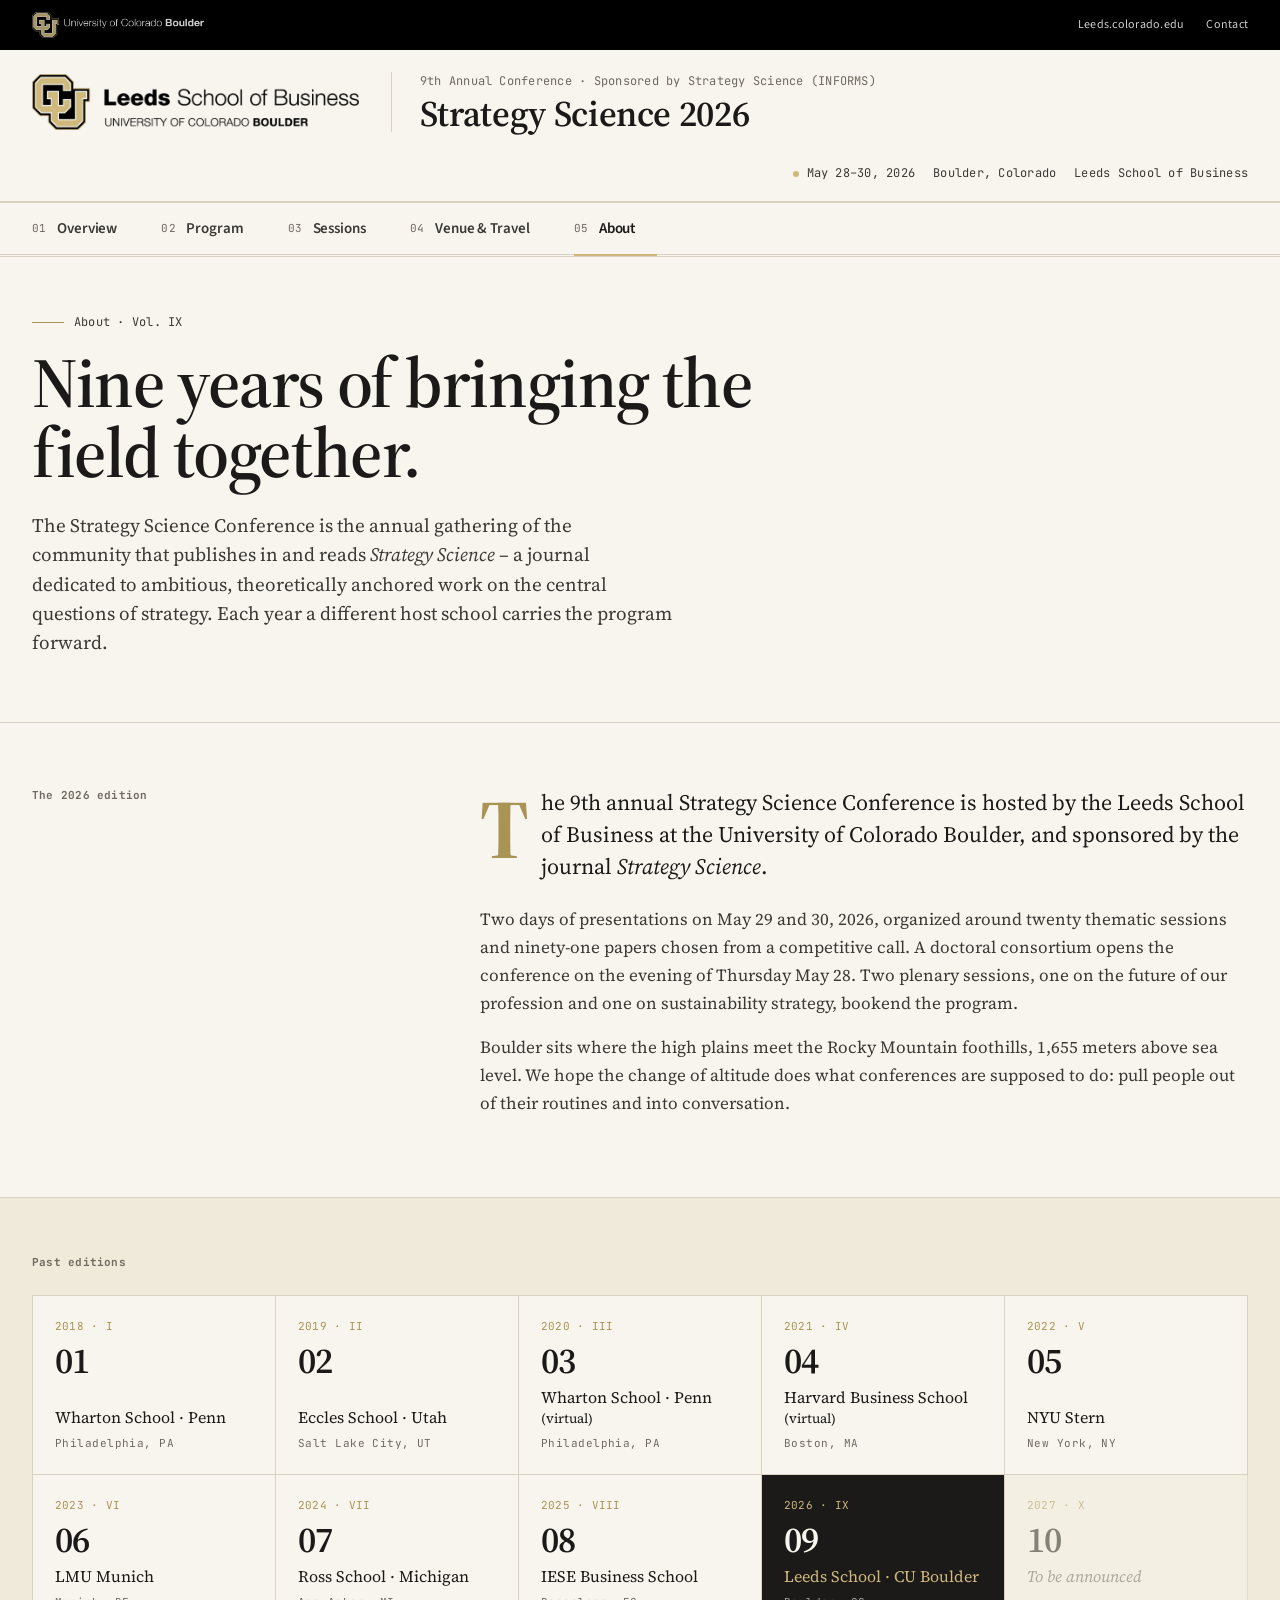
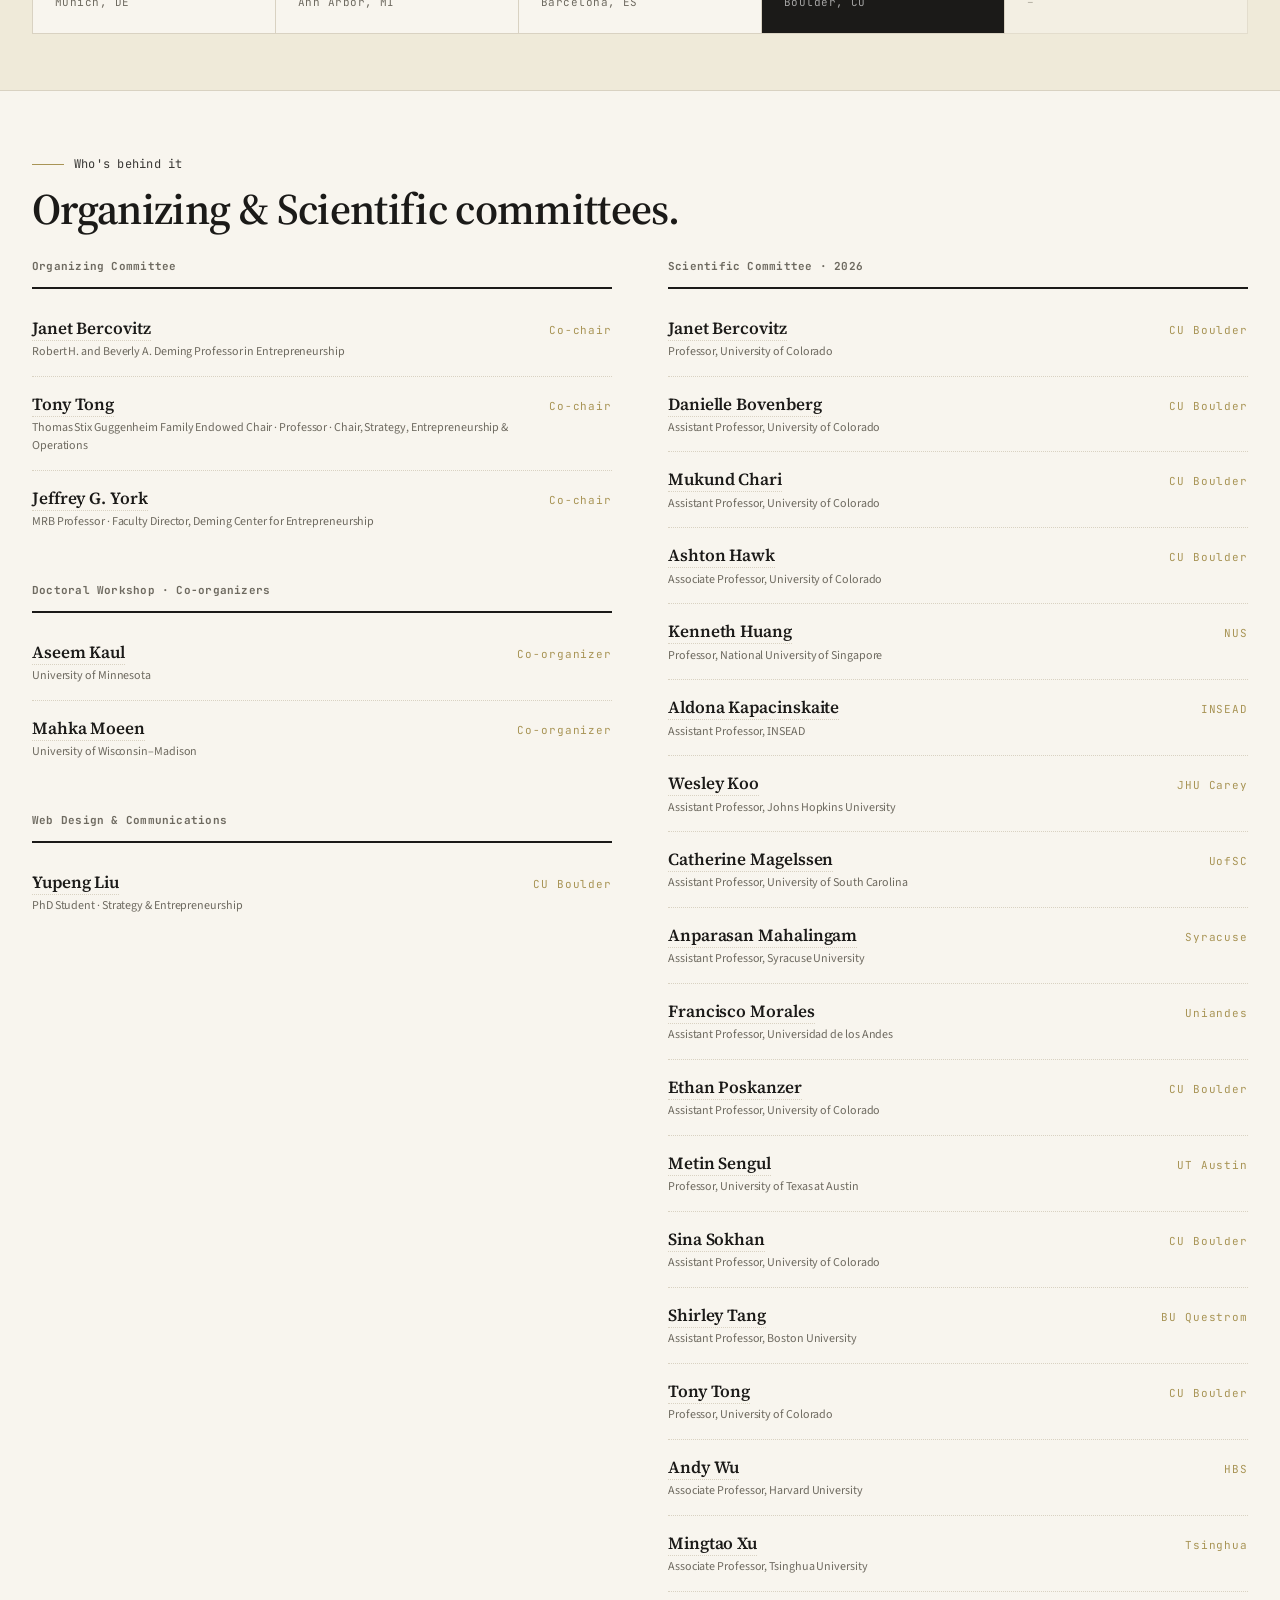
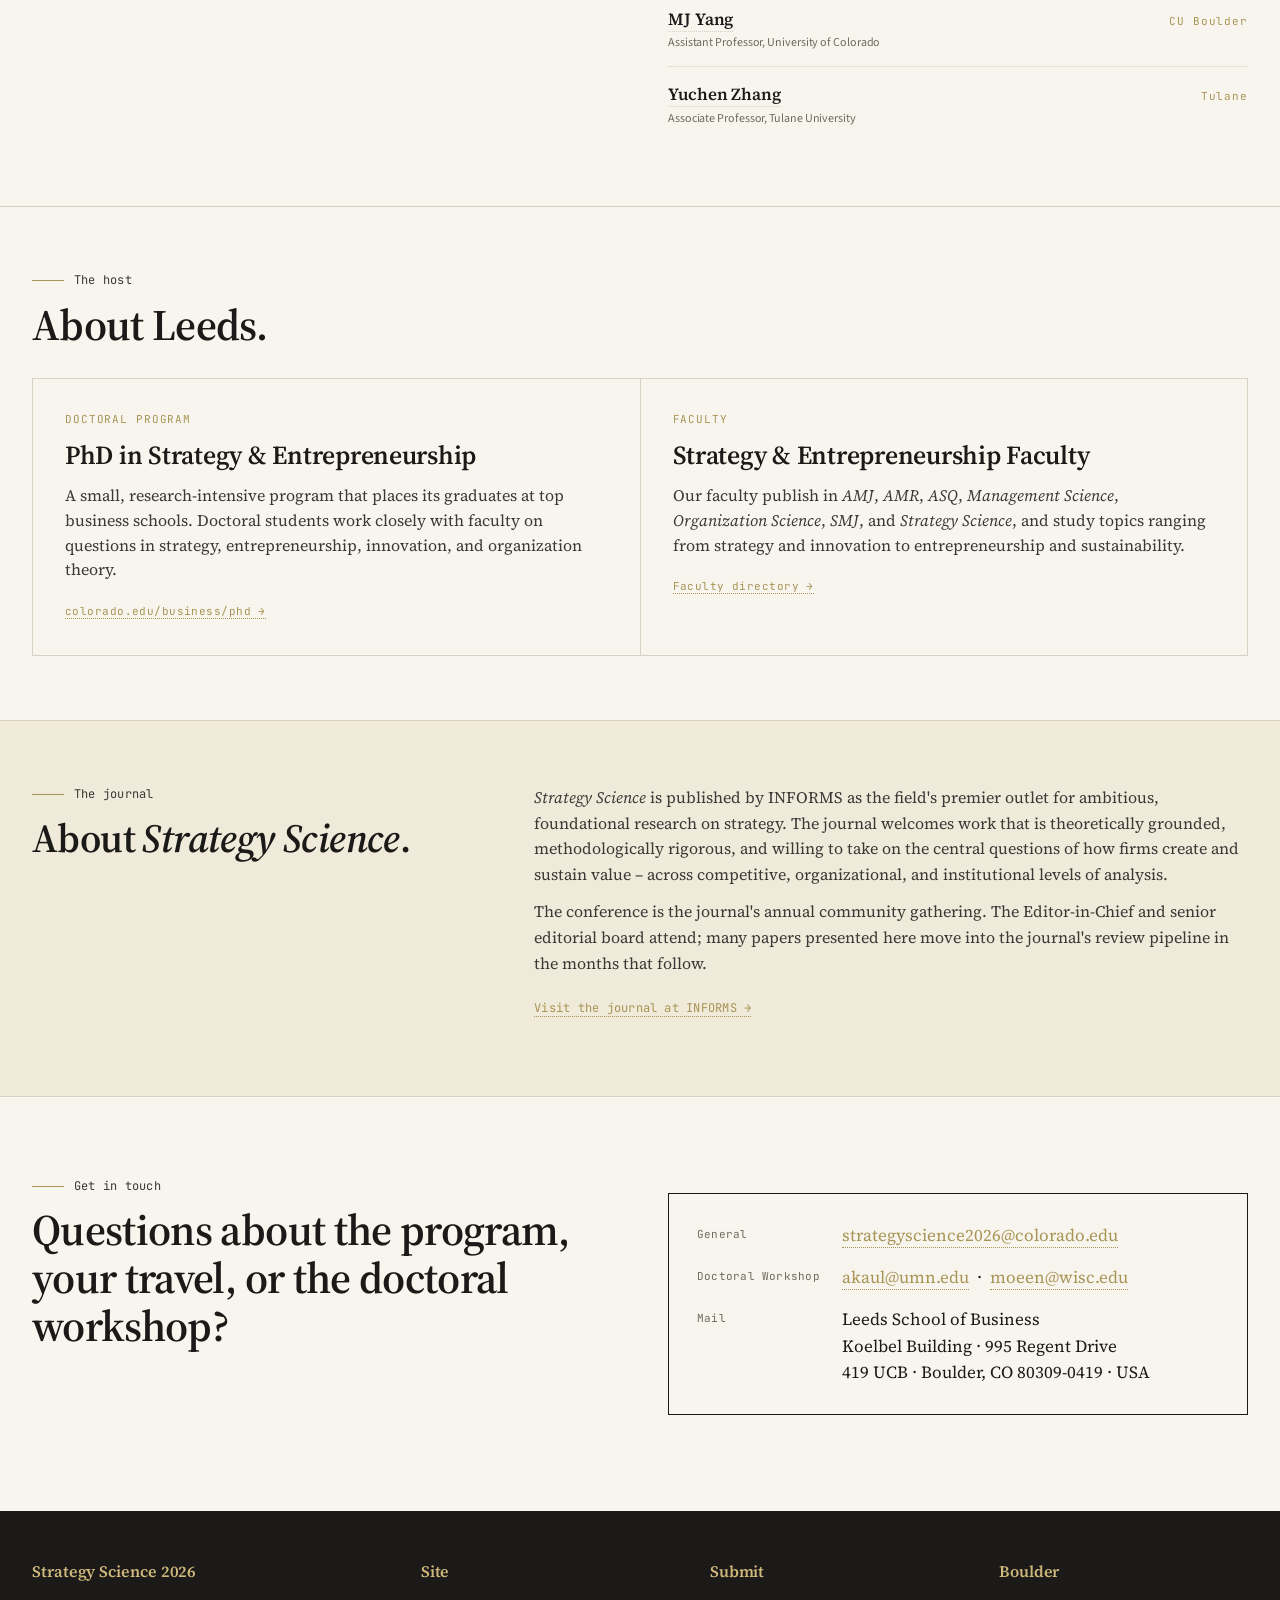
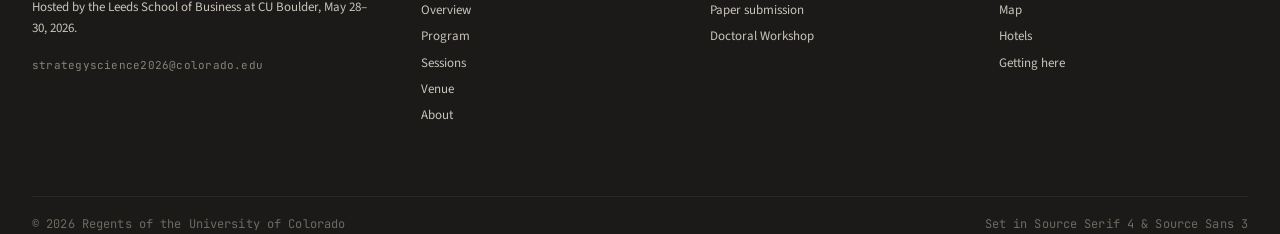
==== commit 57a14704: "Add P093 to S12 Global Strategy; update paper counts to 91 New paper: 'Geopolitical Tension and Immi" ====
--- a/deploy/about.html
+++ b/deploy/about.html
@@ -144,7 +144,7 @@
       </div>
       <div>
         <p class="lede">The 9th annual Strategy Science Conference is hosted by the Leeds School of Business at the University of Colorado Boulder, and sponsored by the journal <em>Strategy Science</em>.</p>
-        <p>Two days of presentations on May 29 and 30, 2026, organized around twenty thematic sessions and ninety papers chosen from a competitive call. A doctoral consortium opens the conference on the evening of Thursday May 28. Two plenary sessions, one on the future of our profession and one on sustainability strategy, bookend the program.</p>
+        <p>Two days of presentations on May 29 and 30, 2026, organized around twenty thematic sessions and ninety-one papers chosen from a competitive call. A doctoral consortium opens the conference on the evening of Thursday May 28. Two plenary sessions, one on the future of our profession and one on sustainability strategy, bookend the program.</p>
         <p>Boulder sits where the high plains meet the Rocky Mountain foothills, 1,655 meters above sea level. We hope the change of altitude does what conferences are supposed to do: pull people out of their routines and into conversation.</p>
       </div>
     </div>
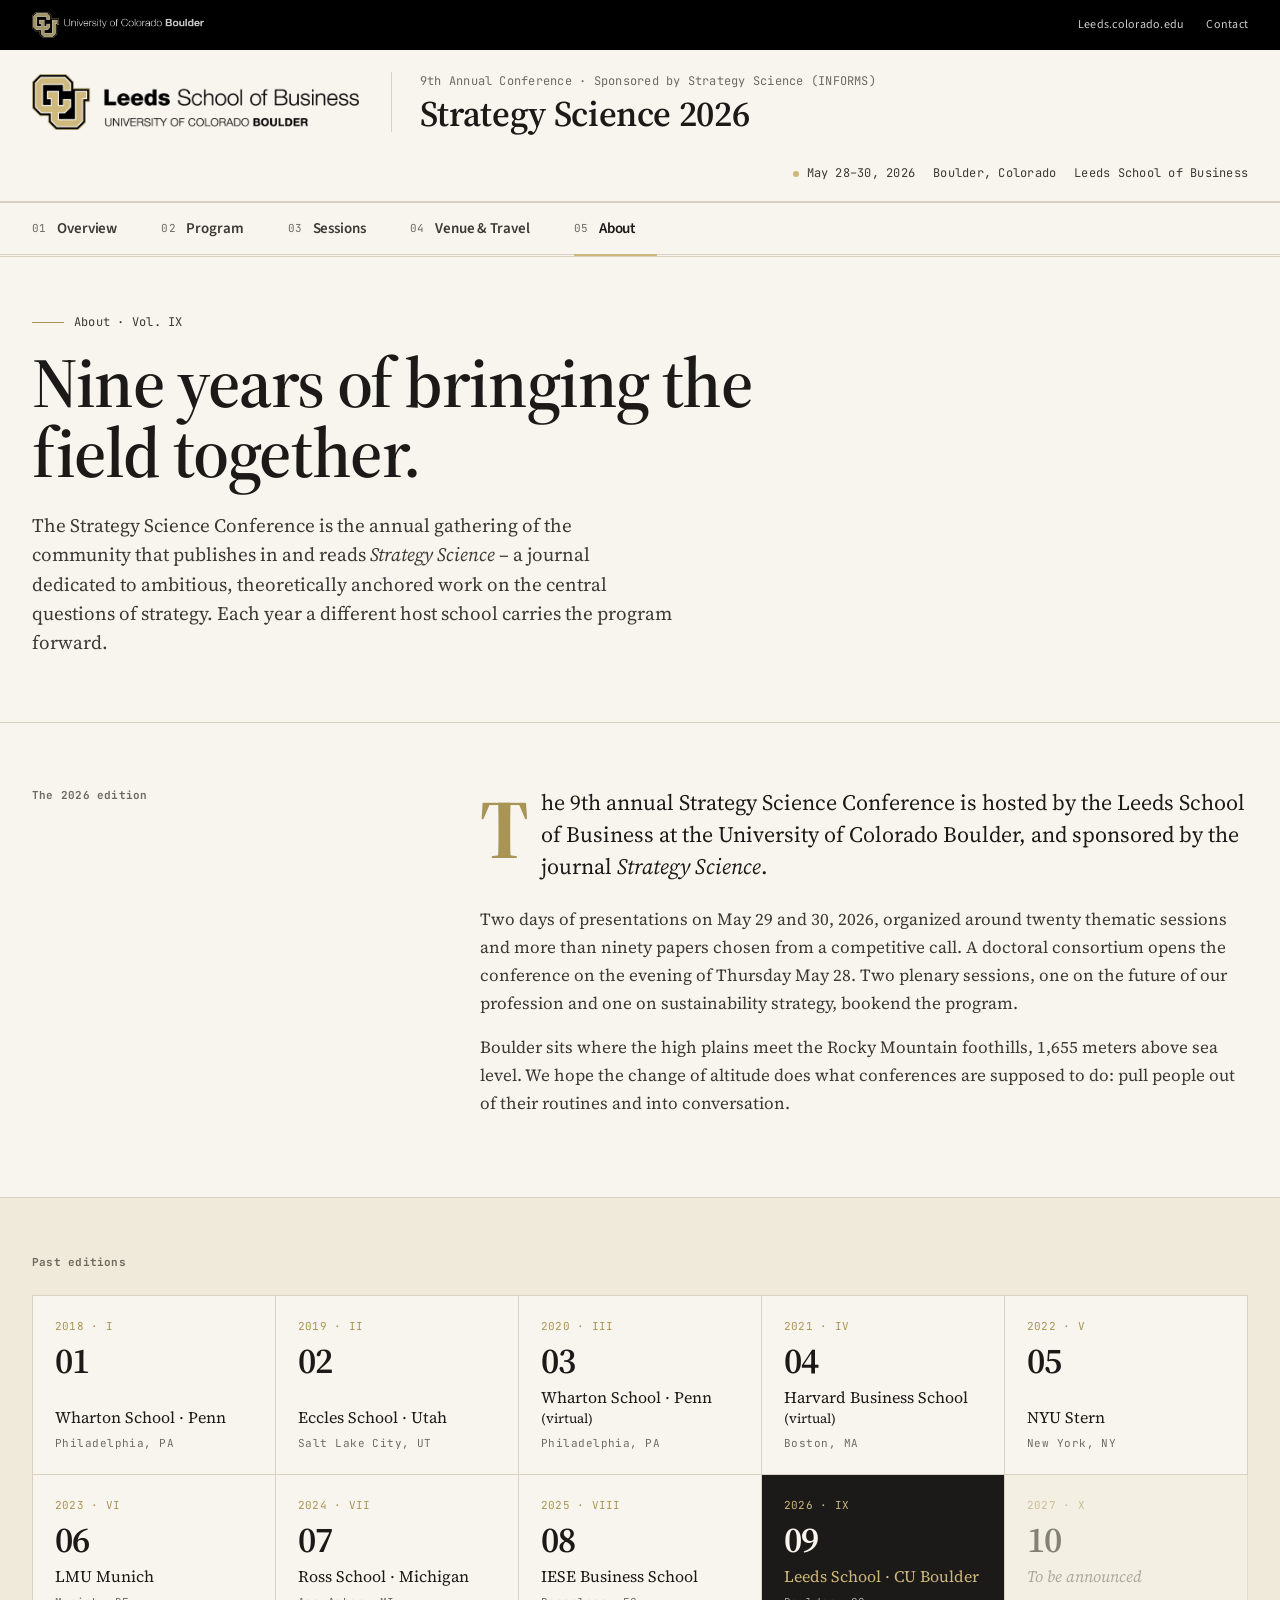
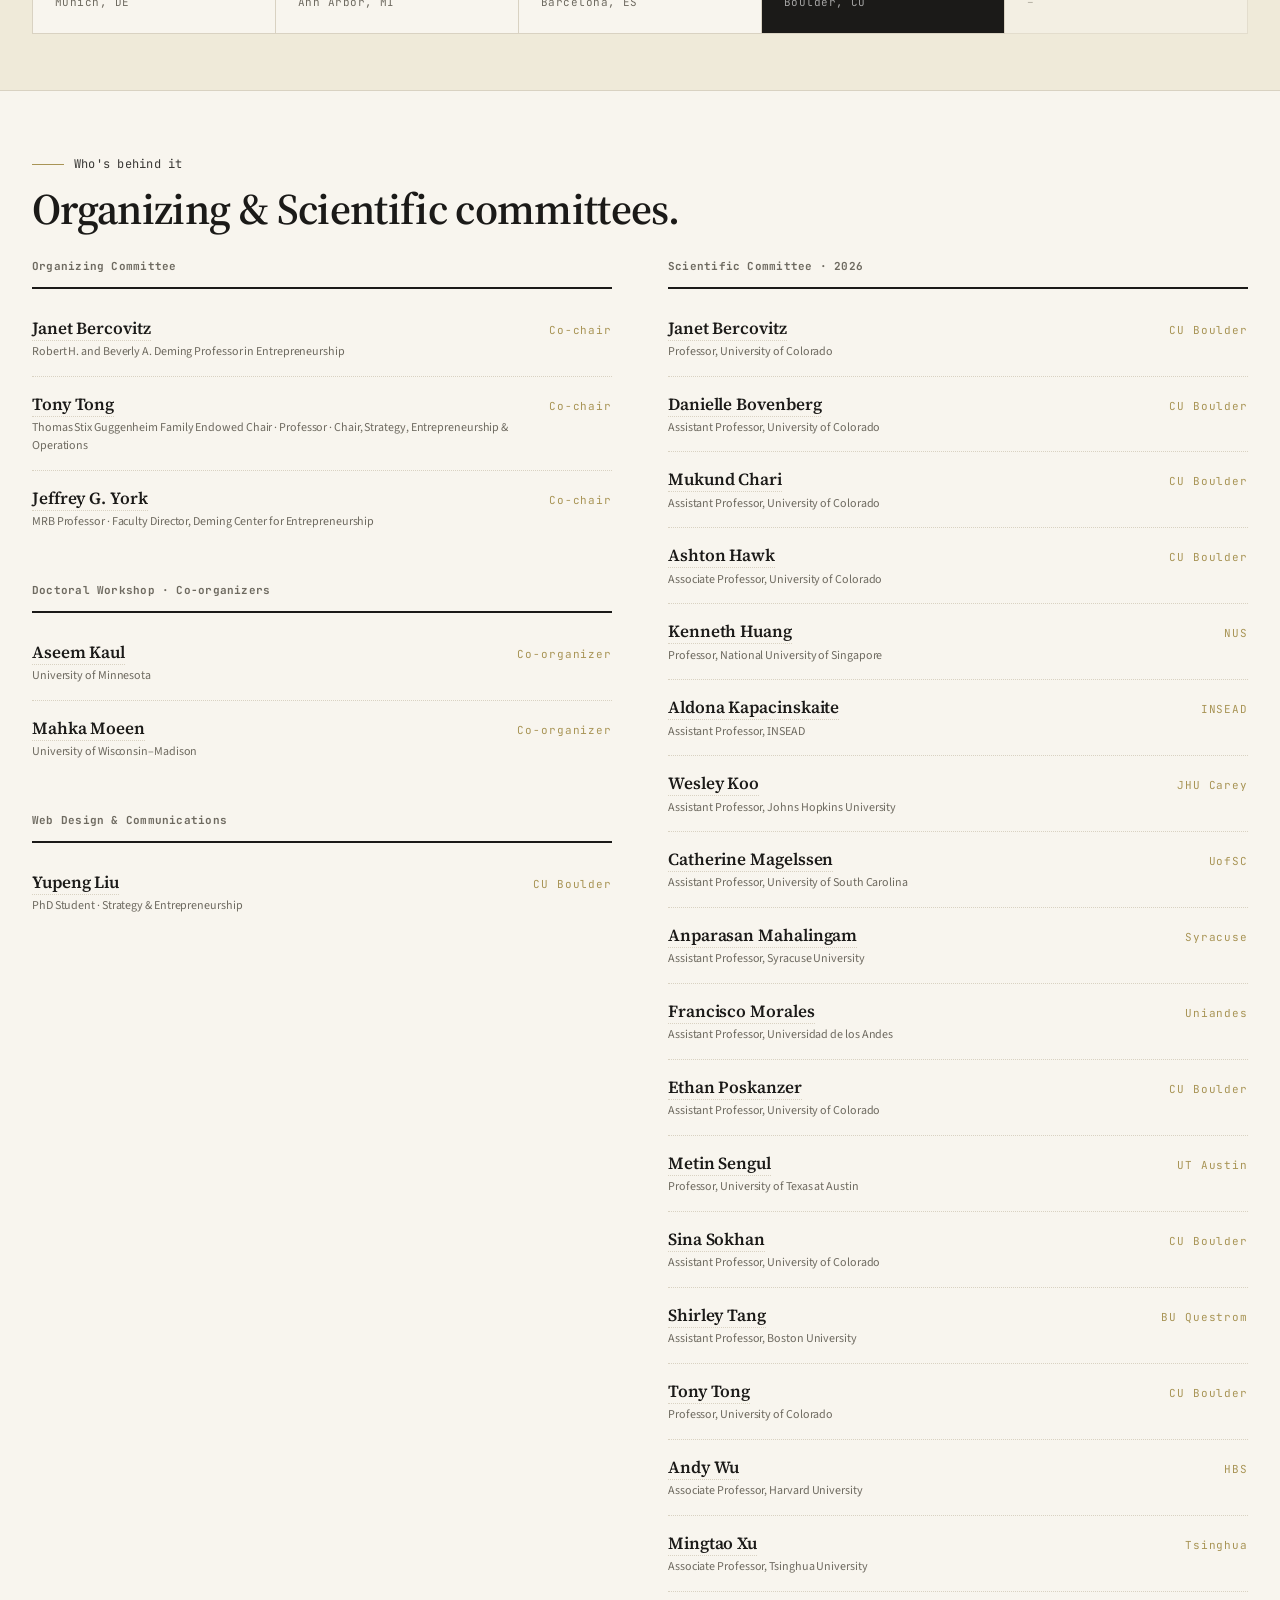
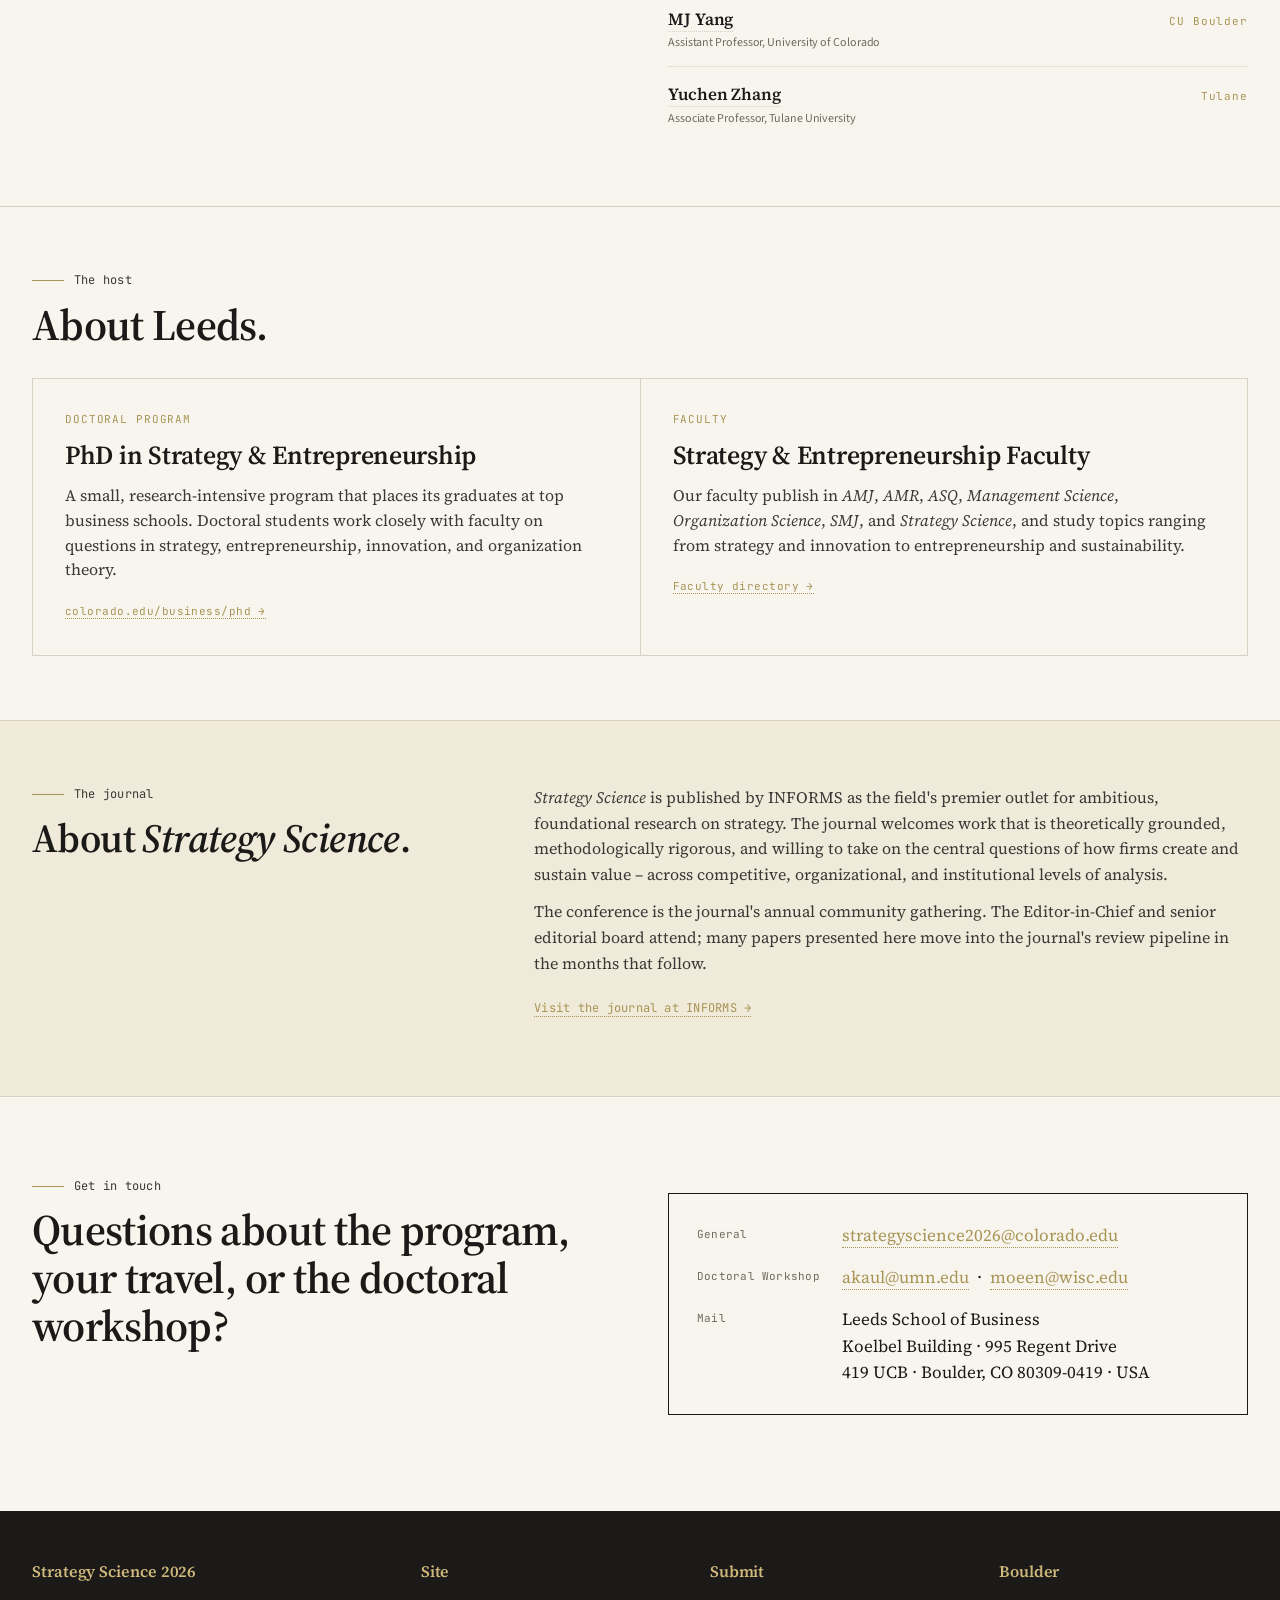
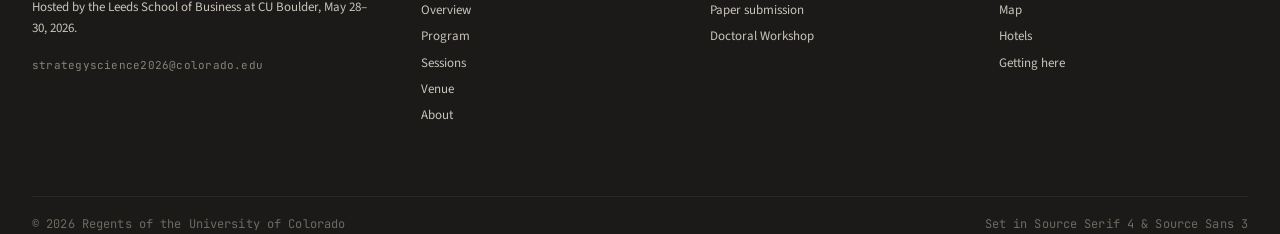
==== commit bcd1f630: "Show session chair in matrix cells; soften 'ninety-one papers' phrasing - Matrix on the home page no" ====
--- a/deploy/about.html
+++ b/deploy/about.html
@@ -144,7 +144,7 @@
       </div>
       <div>
         <p class="lede">The 9th annual Strategy Science Conference is hosted by the Leeds School of Business at the University of Colorado Boulder, and sponsored by the journal <em>Strategy Science</em>.</p>
-        <p>Two days of presentations on May 29 and 30, 2026, organized around twenty thematic sessions and ninety-one papers chosen from a competitive call. A doctoral consortium opens the conference on the evening of Thursday May 28. Two plenary sessions, one on the future of our profession and one on sustainability strategy, bookend the program.</p>
+        <p>Two days of presentations on May 29 and 30, 2026, organized around twenty thematic sessions and more than ninety papers chosen from a competitive call. A doctoral consortium opens the conference on the evening of Thursday May 28. Two plenary sessions, one on the future of our profession and one on sustainability strategy, bookend the program.</p>
         <p>Boulder sits where the high plains meet the Rocky Mountain foothills, 1,655 meters above sea level. We hope the change of altitude does what conferences are supposed to do: pull people out of their routines and into conversation.</p>
       </div>
     </div>
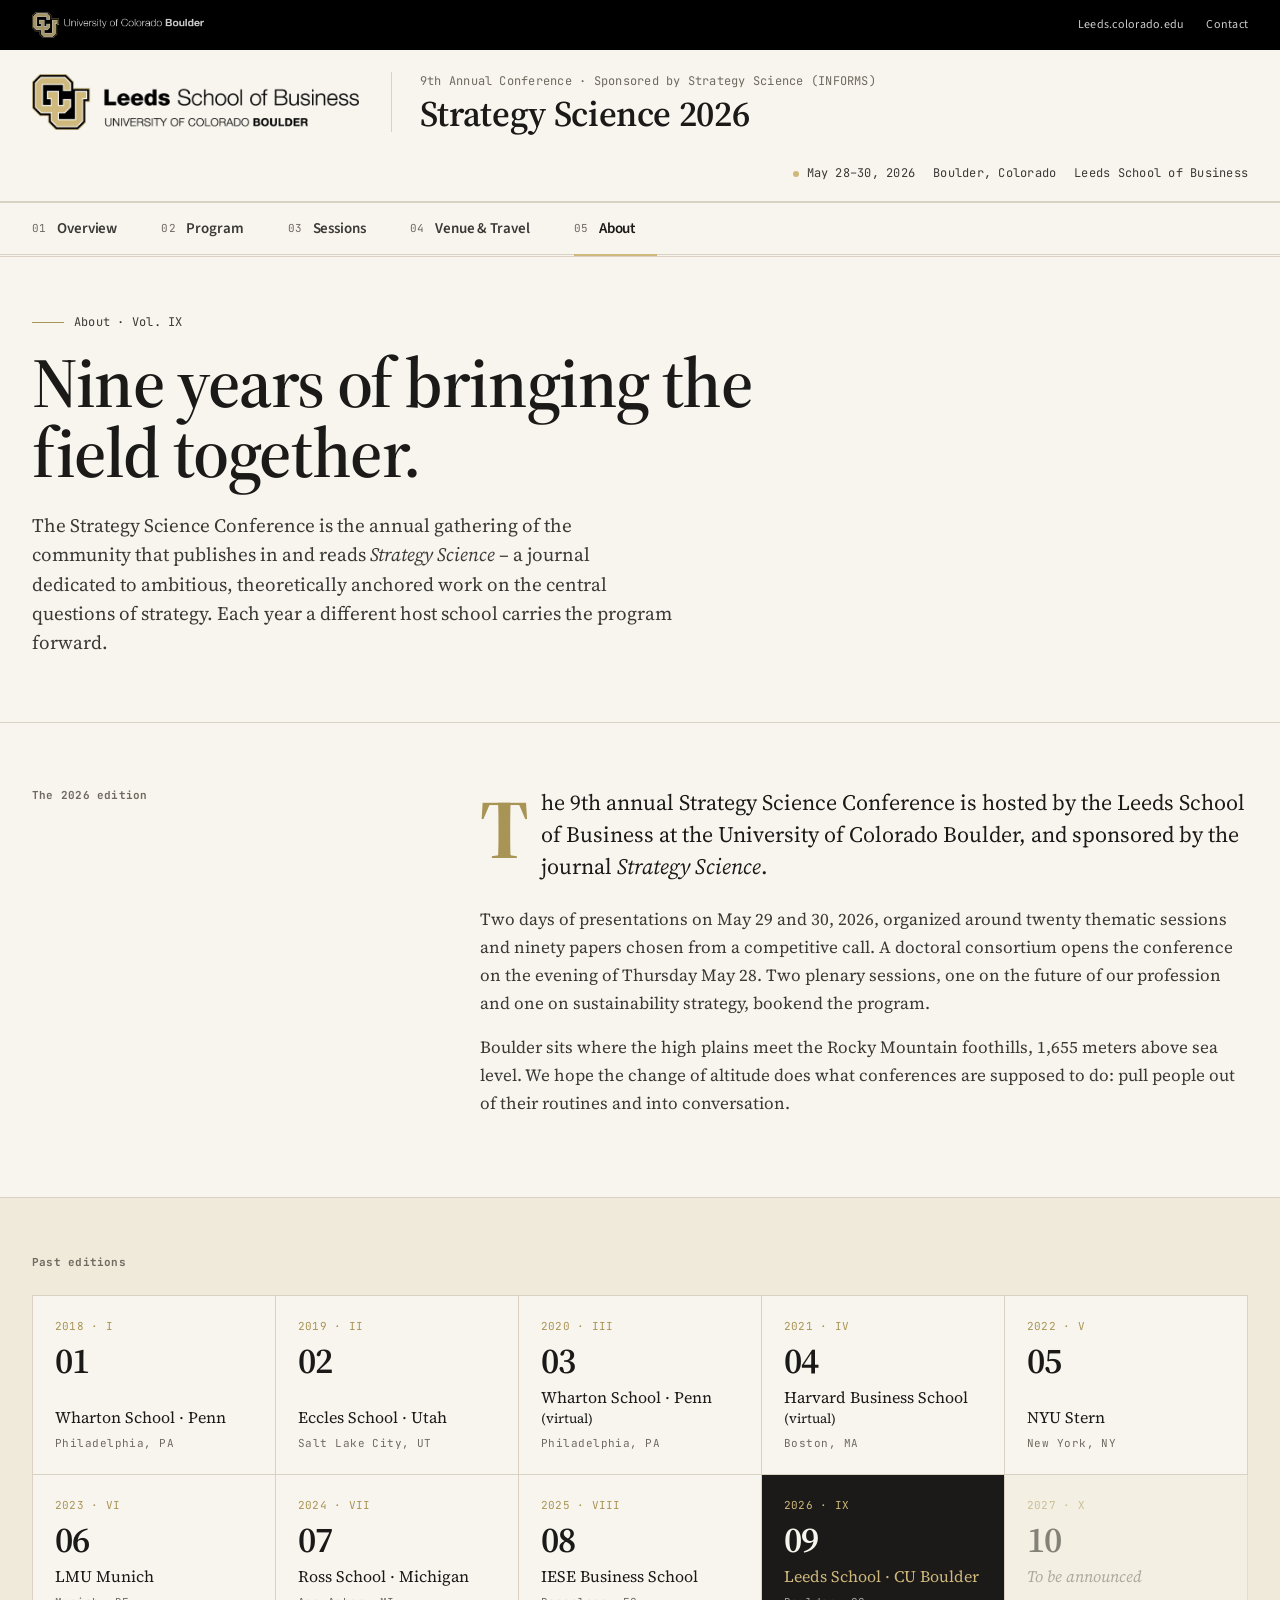
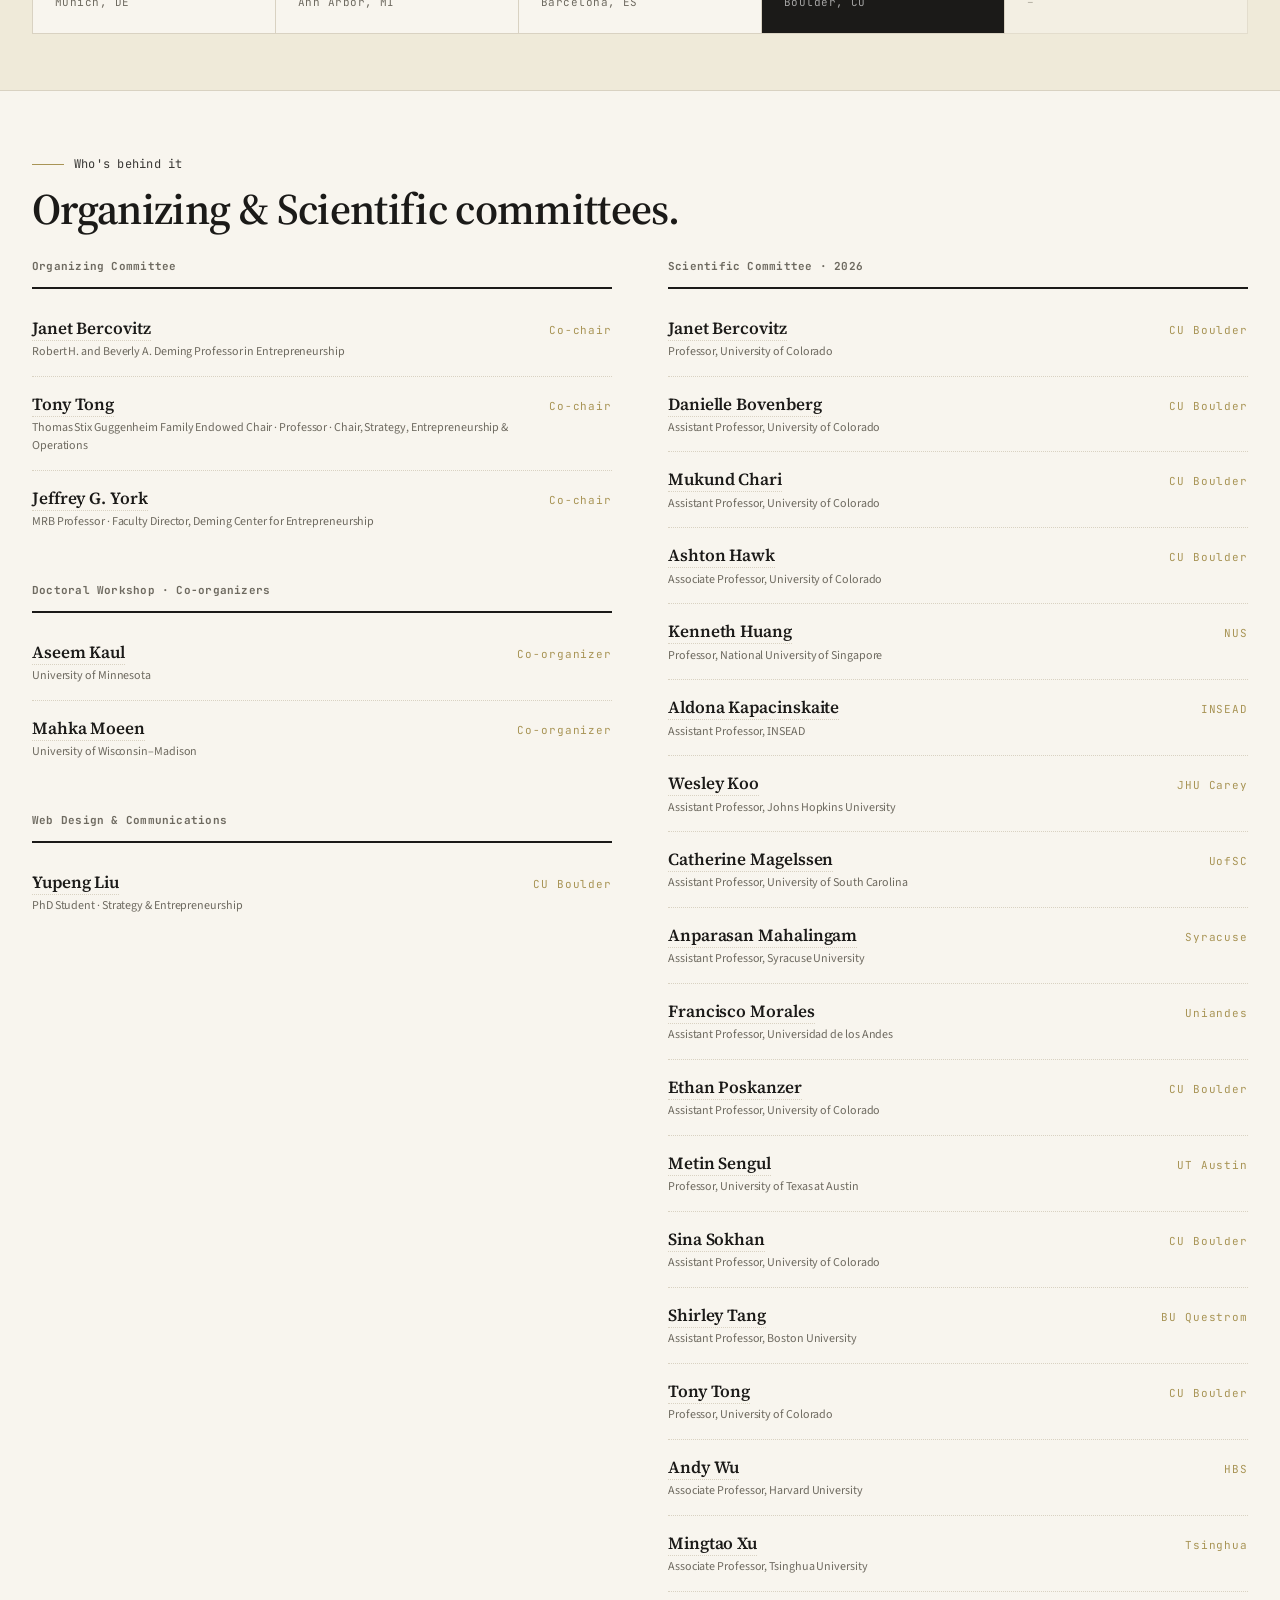
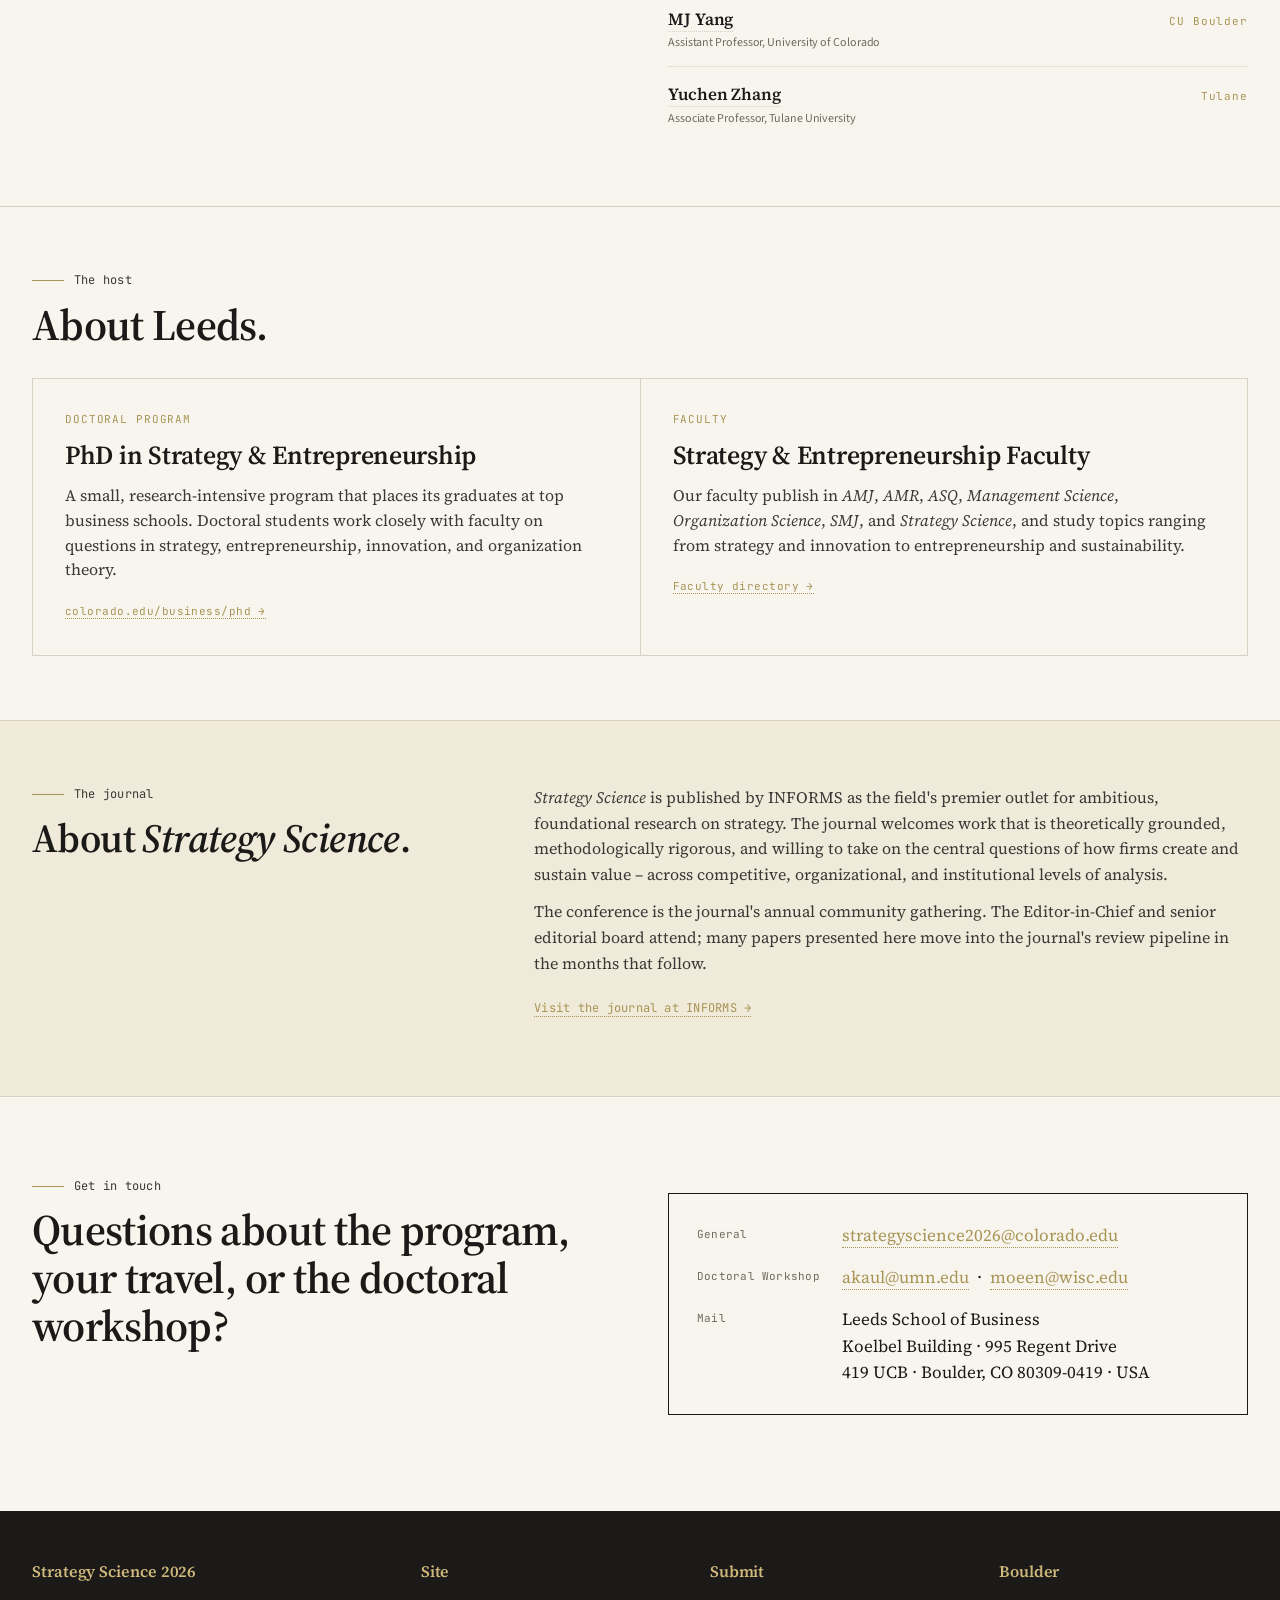
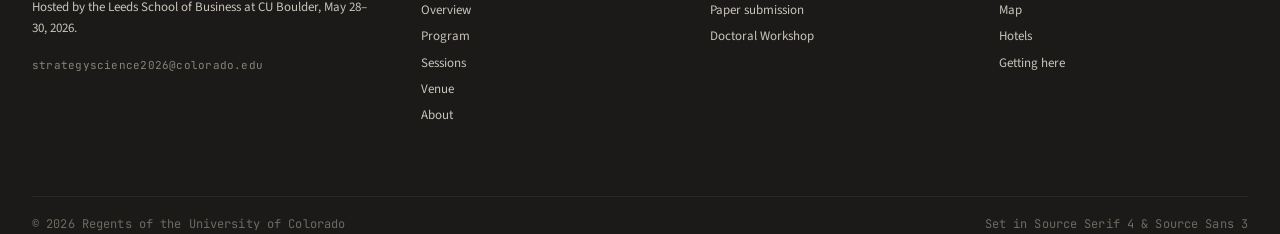
==== commit 3470e465: "Withdraw Jino Lu's paper P094; revert paper counts to 90 P094 'Company and University Innovation Dur" ====
--- a/deploy/about.html
+++ b/deploy/about.html
@@ -144,7 +144,7 @@
       </div>
       <div>
         <p class="lede">The 9th annual Strategy Science Conference is hosted by the Leeds School of Business at the University of Colorado Boulder, and sponsored by the journal <em>Strategy Science</em>.</p>
-        <p>Two days of presentations on May 29 and 30, 2026, organized around twenty thematic sessions and more than ninety papers chosen from a competitive call. A doctoral consortium opens the conference on the evening of Thursday May 28. Two plenary sessions, one on the future of our profession and one on sustainability strategy, bookend the program.</p>
+        <p>Two days of presentations on May 29 and 30, 2026, organized around twenty thematic sessions and ninety papers chosen from a competitive call. A doctoral consortium opens the conference on the evening of Thursday May 28. Two plenary sessions, one on the future of our profession and one on sustainability strategy, bookend the program.</p>
         <p>Boulder sits where the high plains meet the Rocky Mountain foothills, 1,655 meters above sea level. We hope the change of altitude does what conferences are supposed to do: pull people out of their routines and into conversation.</p>
       </div>
     </div>
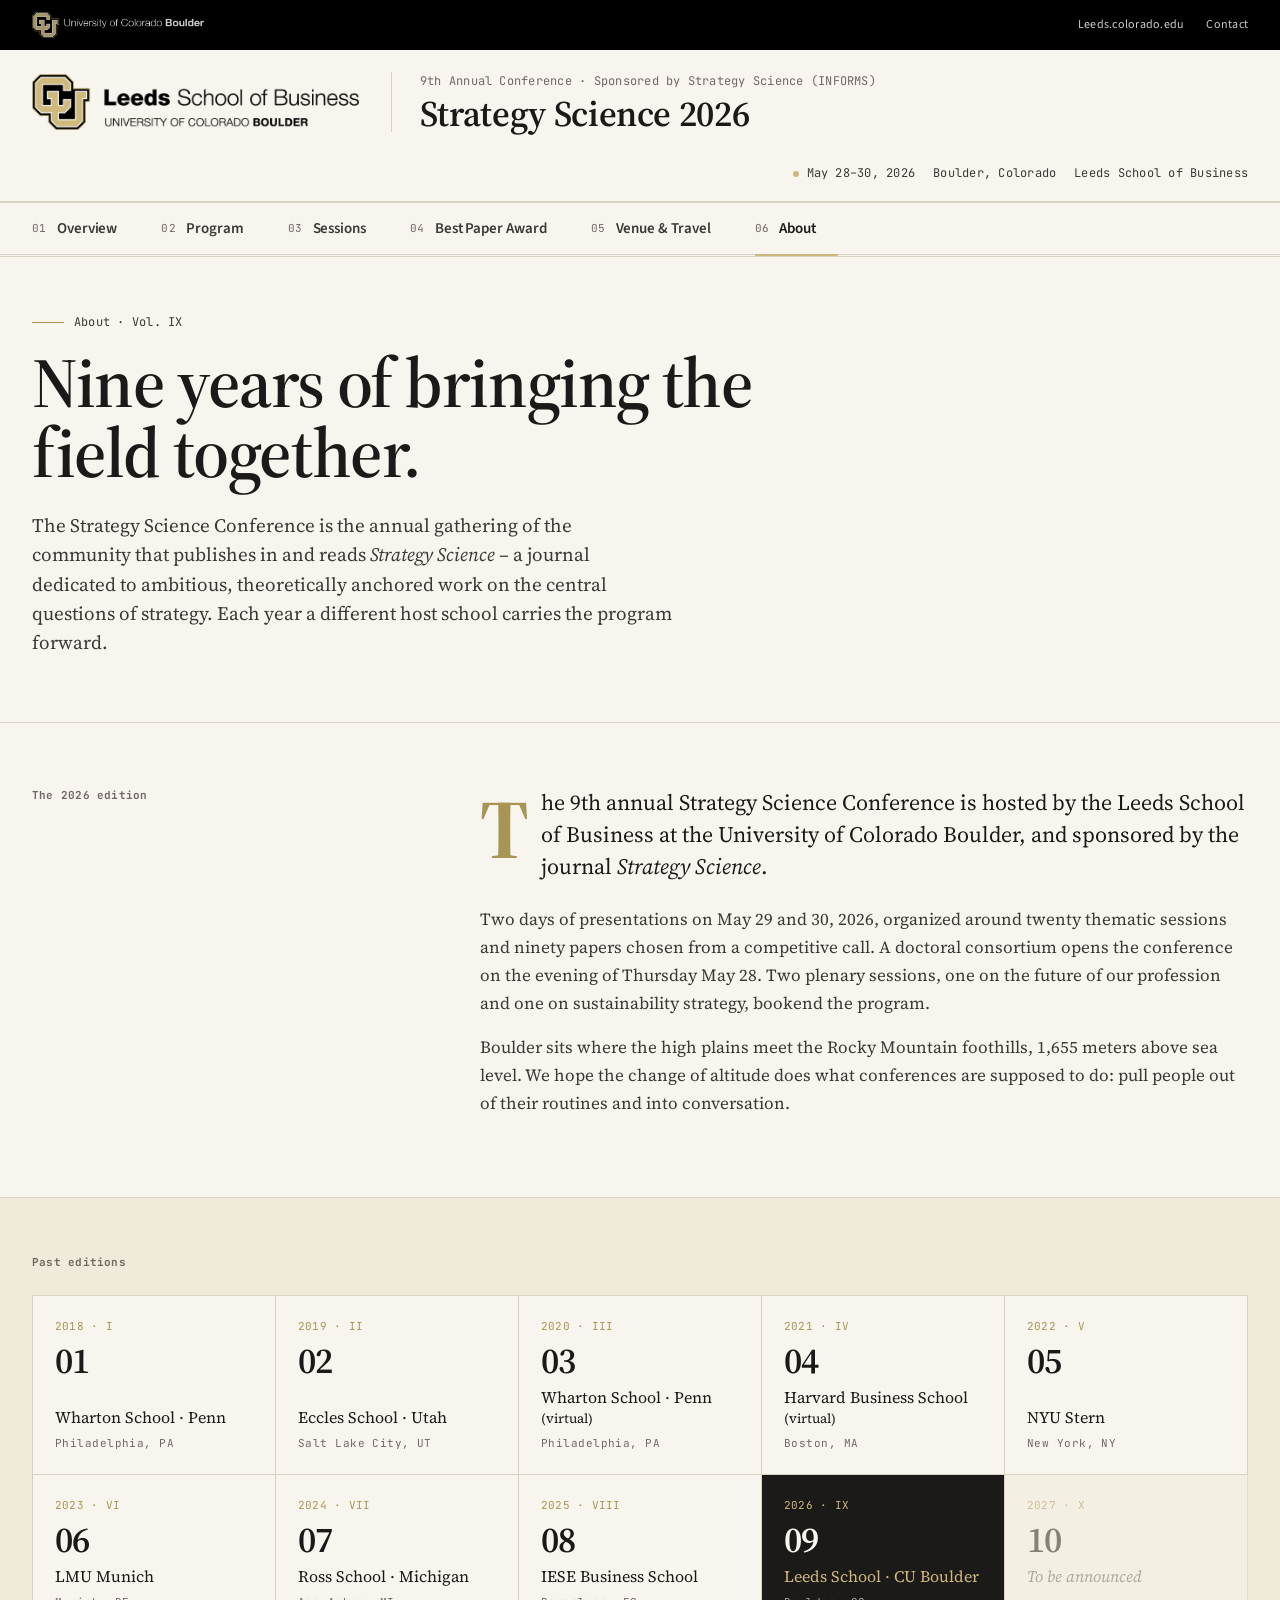
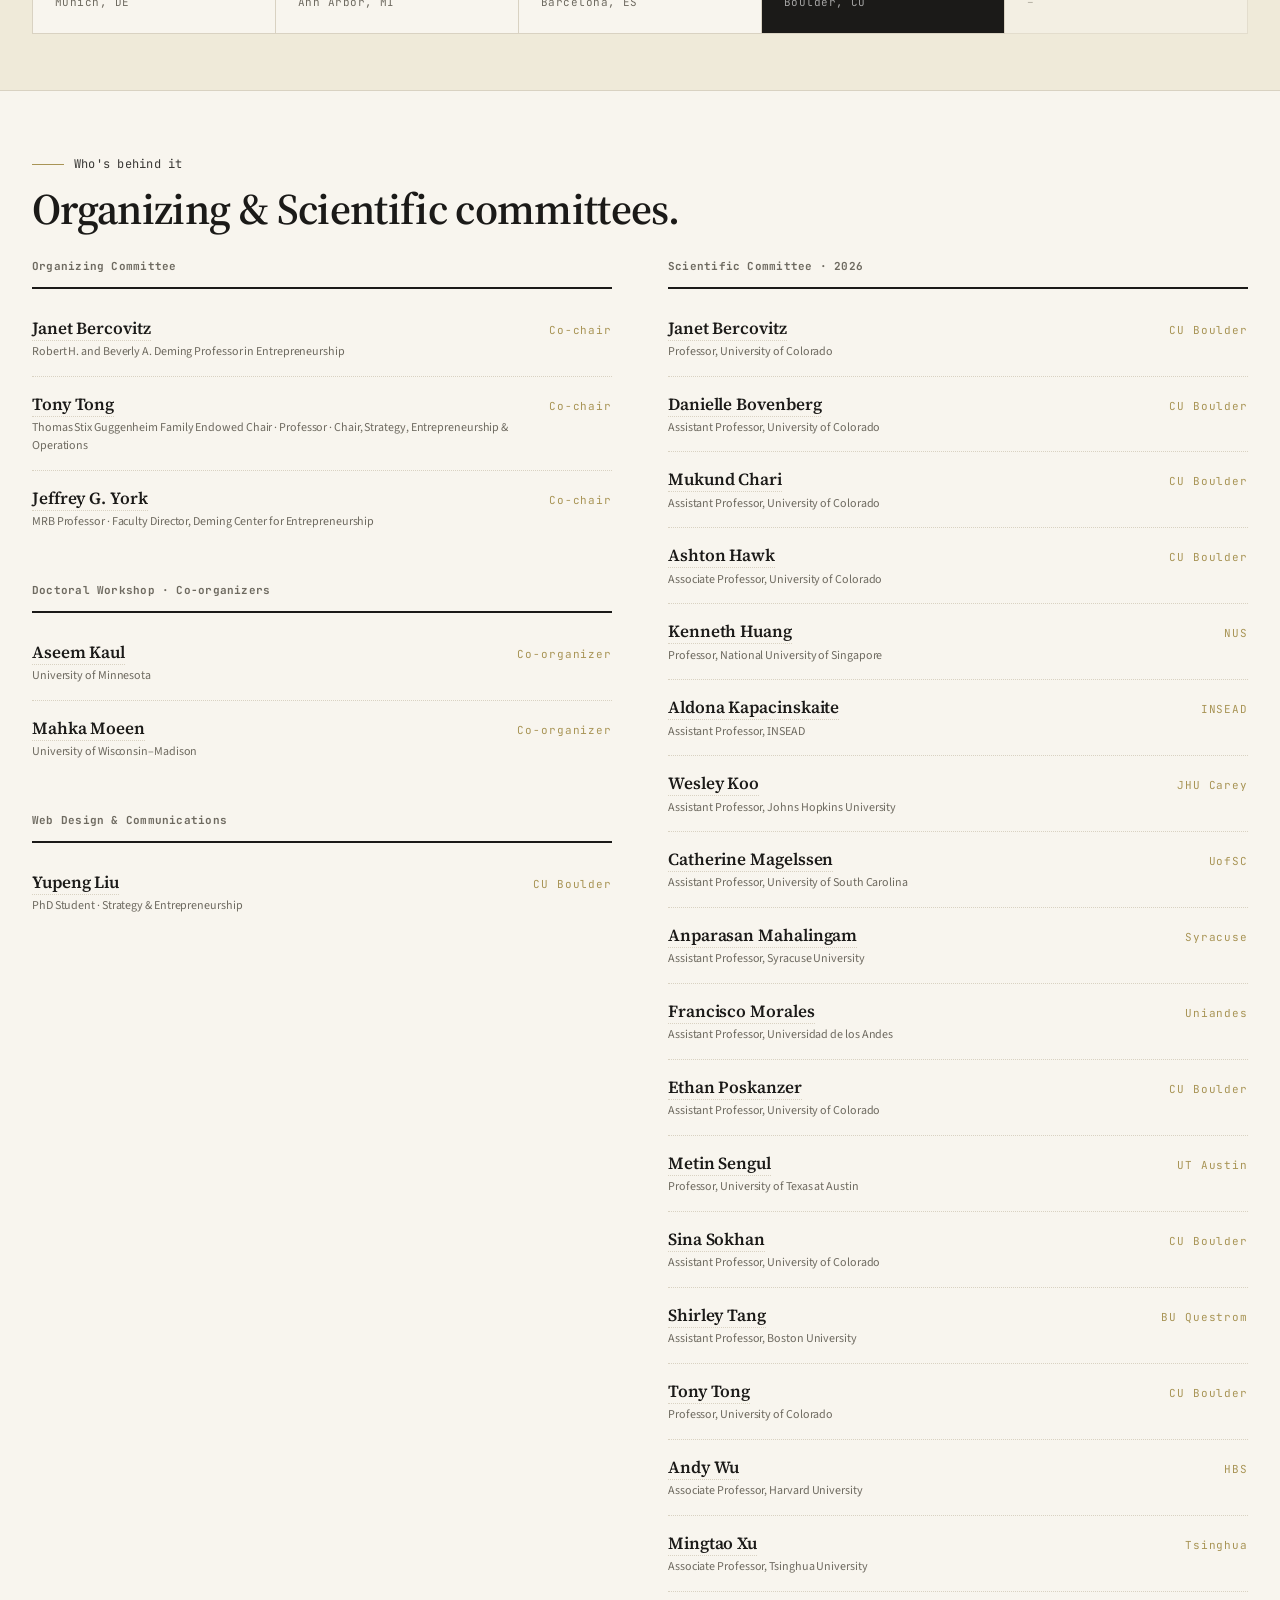
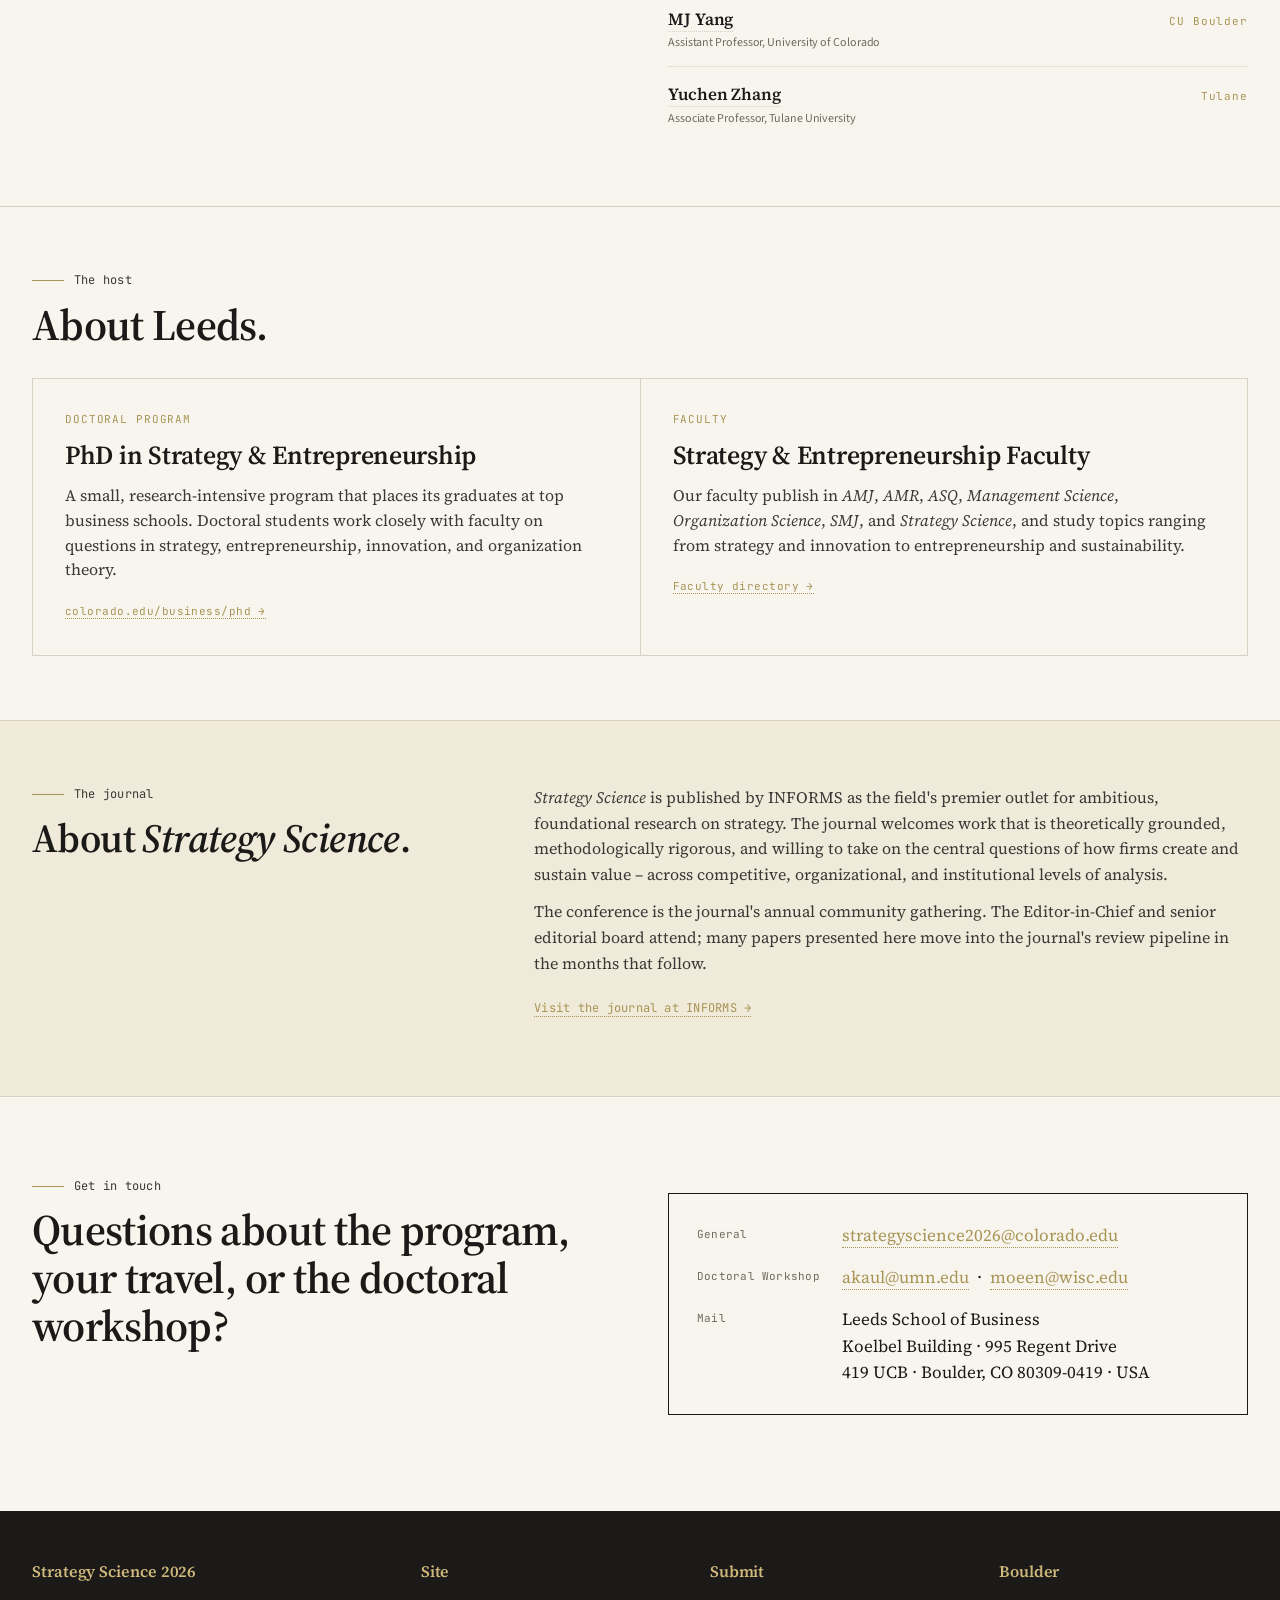
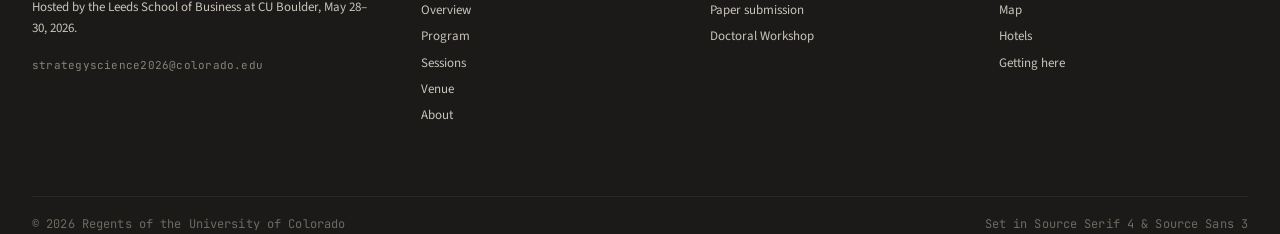
==== commit 198d4559: "Add 04 Best Paper Award nav tab + dedicated page; mark P022 as winner New tab '04 Best Paper Award' " ====
--- a/deploy/about.html
+++ b/deploy/about.html
@@ -126,7 +126,7 @@
   <div class="row">
     <a href="https://www.colorado.edu/business/" target="_blank" rel="noopener" class="leeds-mark"><img src="assets/leeds-lockup.png" alt="Leeds School of Business – University of Colorado Boulder" /></a>
     <div class="lockup"><div class="eyebrow">9th Annual Conference · Sponsored by Strategy Science (INFORMS)</div><h1><a href="index.html">Strategy Science 2026</a></h1></div><div class="meta"><span><span class="dot"></span> May 28–30, 2026</span><span>Boulder, Colorado</span><span>Leeds School of Business</span></div></div></header>
-<nav class="primary-nav"><div class="row"><a href="index.html"><span class="num">01</span> Overview</a><a href="program.html"><span class="num">02</span> Program</a><a href="sessions.html"><span class="num">03</span> Sessions</a><a href="venue.html"><span class="num">04</span> Venue &amp; Travel</a><a href="about.html" aria-current="page"><span class="num">05</span> About</a></div></nav>
+<nav class="primary-nav"><div class="row"><a href="index.html"><span class="num">01</span> Overview</a><a href="program.html"><span class="num">02</span> Program</a><a href="sessions.html"><span class="num">03</span> Sessions</a><a href="best-paper.html"><span class="num">04</span> Best Paper Award</a><a href="venue.html"><span class="num">05</span> Venue &amp; Travel</a><a href="about.html" aria-current="page"><span class="num">06</span> About</a></div></nav>
 
 <section class="ab-hero">
   <div class="container">
